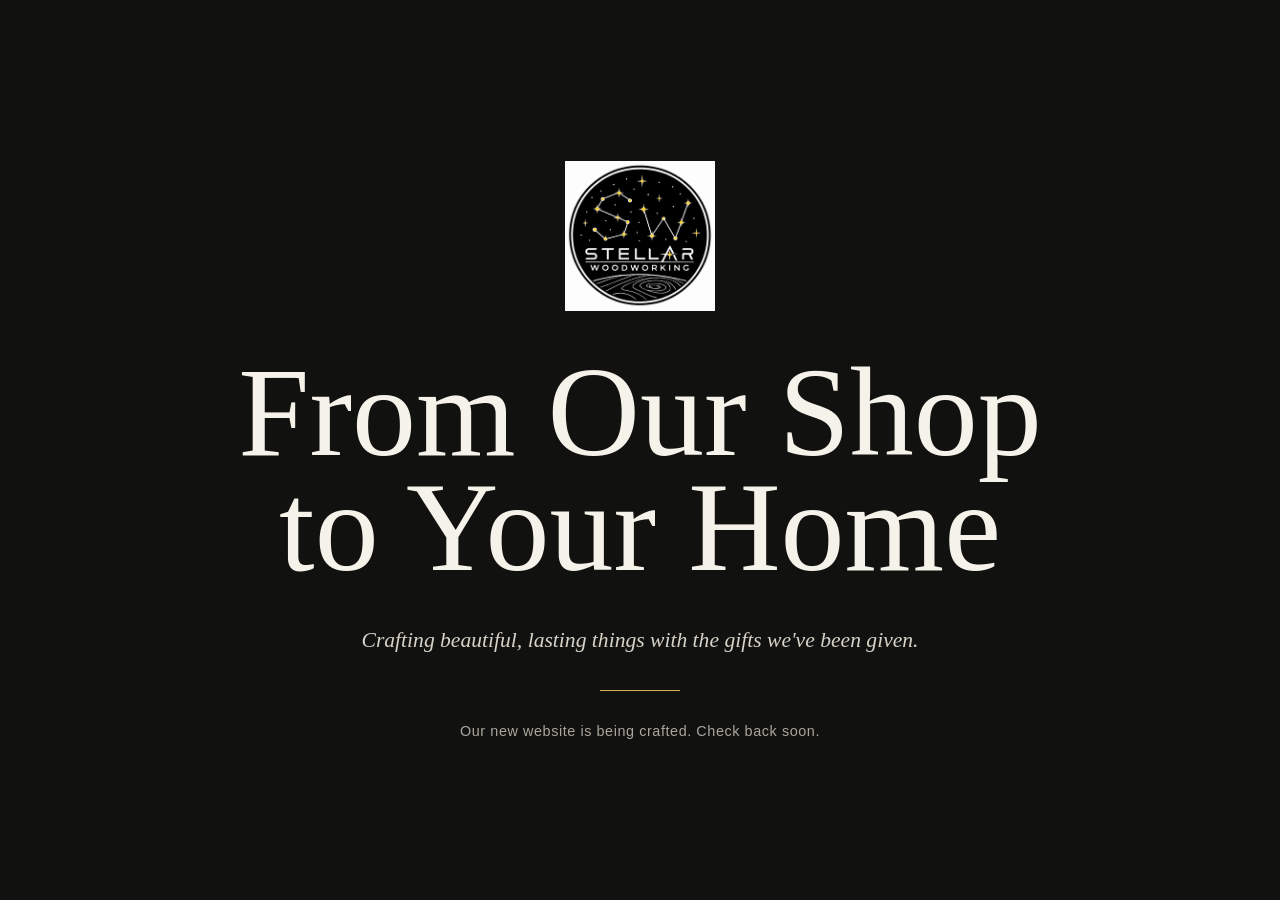
==== index.html @ 13656f5f "Update production coming soon branding" ====
<!DOCTYPE html>
<html lang="en">
<head>
  <meta charset="UTF-8">
  <meta name="viewport" content="width=device-width, initial-scale=1.0">
  <meta name="description" content="Stellar Woodworking — From Our Shop to Your Home.">
  <title>Stellar Woodworking | Coming Soon</title>
  <link href="https://fonts.cdnfonts.com/css/scriptina-pro" rel="stylesheet">
  <style>
    :root{--black:#11110f;--cream:#f5f2ea;--gold:#d8b24c}
    *{box-sizing:border-box;margin:0;padding:0}
    html,body{min-height:100%}
    body{font-family:Georgia,"Times New Roman",serif;background:var(--black);color:#fff}
    .page{min-height:100vh;display:flex;align-items:center;justify-content:center;padding:2.5rem 2rem}
    .content{width:min(100%,1100px);text-align:center}
    .logo{display:block;width:150px;height:150px;object-fit:contain;margin:0 auto 2.75rem}
    h1{font-family:'Scriptina Pro',cursive;font-weight:300;font-size:clamp(4.2rem,10vw,8rem);line-height:.9;color:var(--cream)}
    .tagline{margin:2.35rem auto 0;max-width:760px;font-size:clamp(1.05rem,2vw,1.35rem);line-height:1.6;color:#d7d3c8;font-style:italic}
    .rule{width:80px;height:1px;background:var(--gold);margin:2rem auto}
    .message{font-family:Arial,Helvetica,sans-serif;color:#aaa69d;font-size:.9rem;letter-spacing:.04em}
    @media(max-width:560px){
      .page{padding:1.75rem 1.25rem}
      .logo{width:105px;height:105px;margin-bottom:2.25rem}
      h1{font-size:clamp(3.5rem,18vw,5.5rem)}
      .tagline{font-size:1rem;margin-top:1.8rem}
      .message{font-size:.82rem}
    }
  </style>
</head>
<body>
  <main class="page">
    <div class="content">
      <img class="logo" src="assets/stellar-logo.png" alt="Stellar Woodworking logo">
      <h1>From Our Shop<br>to Your Home</h1>
      <p class="tagline">Crafting beautiful, lasting things with the gifts we've been given.</p>
      <div class="rule"></div>
      <p class="message">Our new website is being crafted. Check back soon.</p>
    </div>
  </main>
</body>
</html>
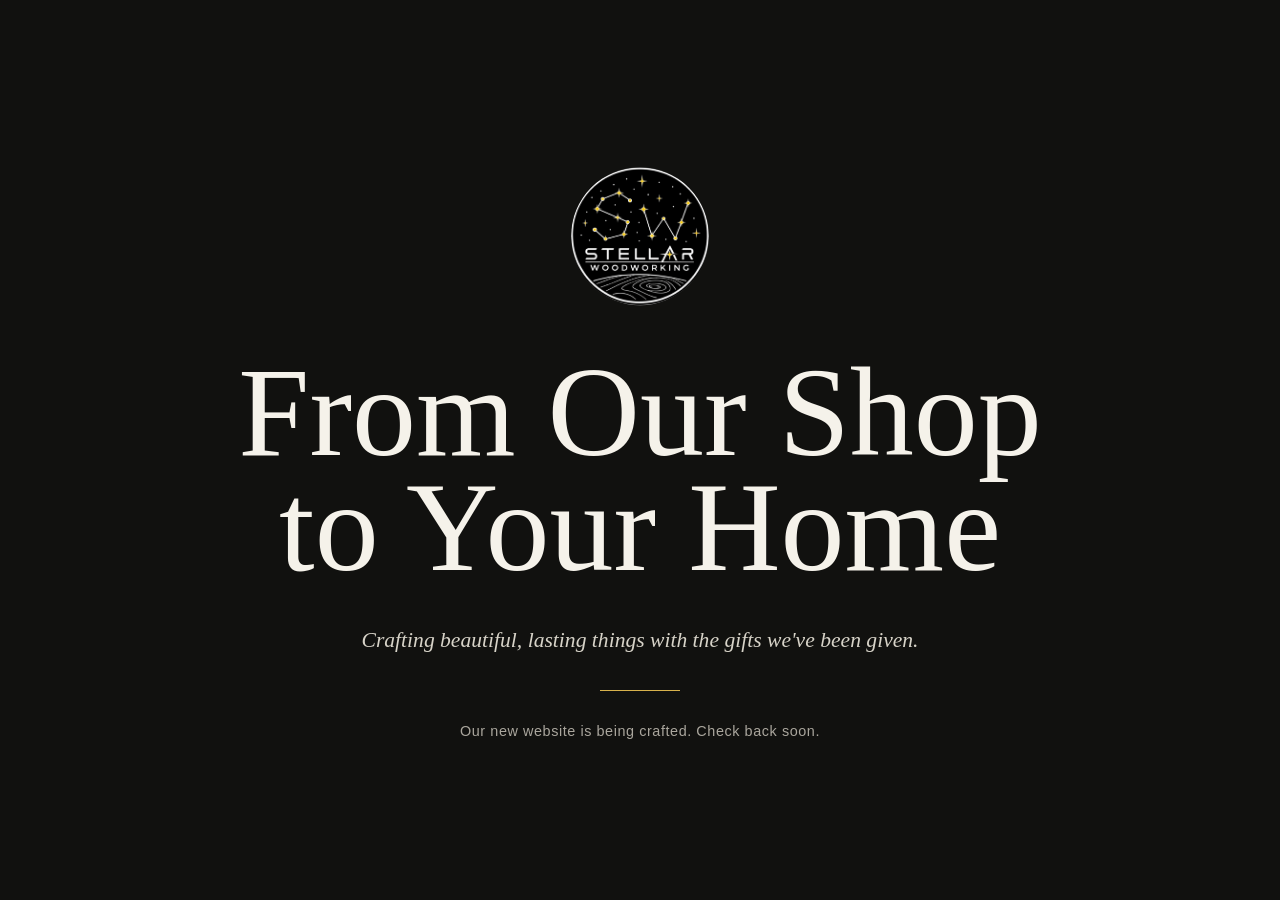
==== commit b74f9f88: "Remove white background around production logo" ====
--- a/index.html
+++ b/index.html
@@ -13,7 +13,7 @@
     body{font-family:Georgia,"Times New Roman",serif;background:var(--black);color:#fff}
     .page{min-height:100vh;display:flex;align-items:center;justify-content:center;padding:2.5rem 2rem}
     .content{width:min(100%,1100px);text-align:center}
-    .logo{display:block;width:150px;height:150px;object-fit:contain;margin:0 auto 2.75rem}
+    .logo{display:block;width:150px;height:150px;object-fit:contain;margin:0 auto 2.75rem;clip-path:circle(46% at 50% 50%)}
     h1{font-family:'Scriptina Pro',cursive;font-weight:300;font-size:clamp(4.2rem,10vw,8rem);line-height:.9;color:var(--cream)}
     .tagline{margin:2.35rem auto 0;max-width:760px;font-size:clamp(1.05rem,2vw,1.35rem);line-height:1.6;color:#d7d3c8;font-style:italic}
     .rule{width:80px;height:1px;background:var(--gold);margin:2rem auto}
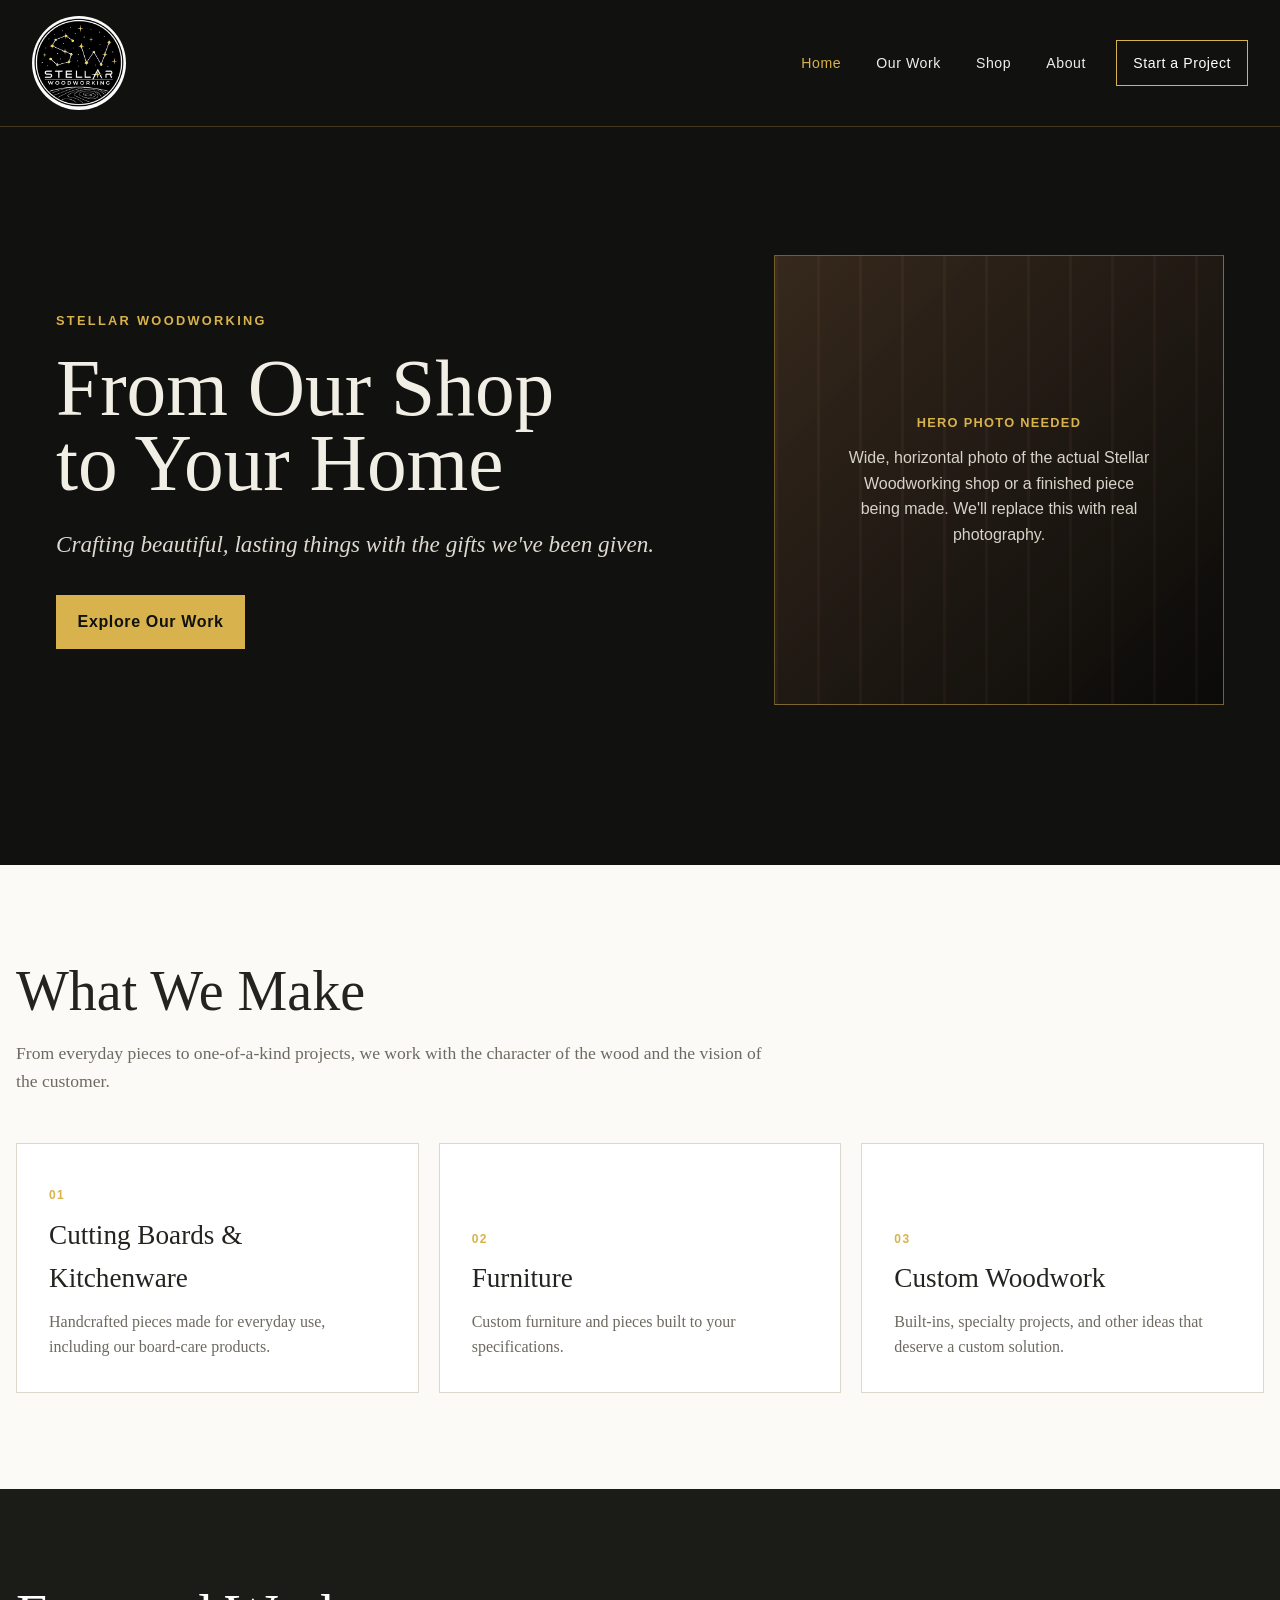
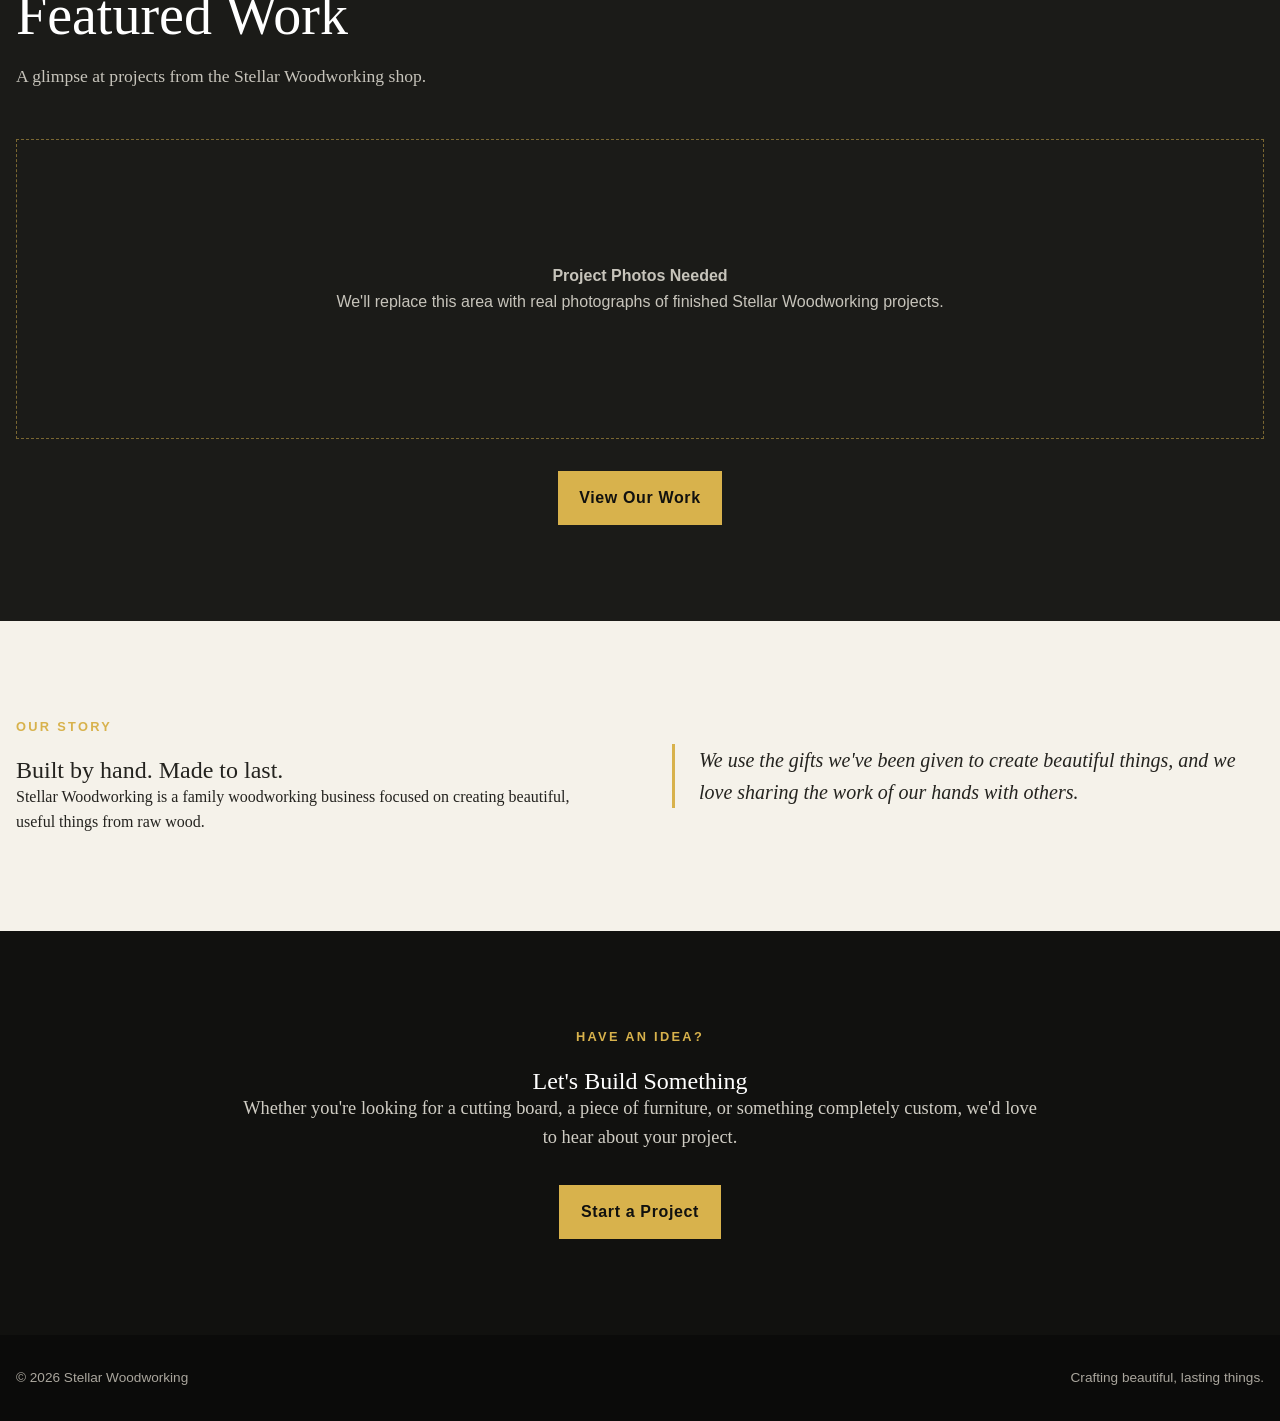
==== commit 2206abe9: "Add responsive mobile menu" ====
--- a/index.html
+++ b/index.html
@@ -1,41 +1,31 @@
-<!DOCTYPE html>
-<html lang="en">
-<head>
-  <meta charset="UTF-8">
-  <meta name="viewport" content="width=device-width, initial-scale=1.0">
-  <meta name="description" content="Stellar Woodworking — From Our Shop to Your Home.">
-  <title>Stellar Woodworking | Coming Soon</title>
-  <link href="https://fonts.cdnfonts.com/css/scriptina-pro" rel="stylesheet">
-  <style>
-    :root{--black:#11110f;--cream:#f5f2ea;--gold:#d8b24c}
-    *{box-sizing:border-box;margin:0;padding:0}
-    html,body{min-height:100%}
-    body{font-family:Georgia,"Times New Roman",serif;background:var(--black);color:#fff}
-    .page{min-height:100vh;display:flex;align-items:center;justify-content:center;padding:2.5rem 2rem}
-    .content{width:min(100%,1100px);text-align:center}
-    .logo{display:block;width:150px;height:150px;object-fit:contain;margin:0 auto 2.75rem;clip-path:circle(46% at 50% 50%)}
-    h1{font-family:'Scriptina Pro',cursive;font-weight:300;font-size:clamp(4.2rem,10vw,8rem);line-height:.9;color:var(--cream)}
-    .tagline{margin:2.35rem auto 0;max-width:760px;font-size:clamp(1.05rem,2vw,1.35rem);line-height:1.6;color:#d7d3c8;font-style:italic}
-    .rule{width:80px;height:1px;background:var(--gold);margin:2rem auto}
-    .message{font-family:Arial,Helvetica,sans-serif;color:#aaa69d;font-size:.9rem;letter-spacing:.04em}
-    @media(max-width:560px){
-      .page{padding:1.75rem 1.25rem}
-      .logo{width:105px;height:105px;margin-bottom:2.25rem}
-      h1{font-size:clamp(3.5rem,18vw,5.5rem)}
-      .tagline{font-size:1rem;margin-top:1.8rem}
-      .message{font-size:.82rem}
+<!DOCTYPE html><html lang="en"><head><meta charset="UTF-8"><meta name="viewport" content="width=device-width, initial-scale=1.0"><meta name="description" content="Stellar Woodworking — crafting beautiful, lasting things with the gifts we've been given."><title>Stellar Woodworking | From Our Shop to Your Home</title><link href="https://fonts.cdnfonts.com/css/scriptina-pro" rel="stylesheet"><link rel="stylesheet" href="styles.css"></head><body>
+<header class="site-header"><nav class="nav" aria-label="Main navigation"><a class="brand" href="index.html" aria-label="Stellar Woodworking home"><img class="brand-logo" src="assets/stellar-logo.png" alt="Stellar Woodworking"></a><button class="menu-toggle" type="button" aria-expanded="false" aria-controls="site-menu" aria-label="Open navigation"><span></span><span></span><span></span></button><div class="nav-links" id="site-menu"><a class="active" href="index.html">Home</a><a href="our-work.html">Our Work</a><a href="shop.html">Shop</a><a href="about.html">About</a><a href="start-a-project.html" class="nav-cta">Start a Project</a></div></nav></header>
+<main><section class="hero"><div class="hero-inner"><div><div class="eyebrow">Stellar Woodworking</div><h1 class="hero-title-script"><span>From Our Shop</span><span>to Your Home</span></h1><p class="hero-copy">Crafting beautiful, lasting things with the gifts we've been given.</p><a class="button" href="our-work.html">Explore Our Work</a></div><div class="hero-photo-placeholder"><div class="photo-note"><strong>Hero Photo Needed</strong>Wide, horizontal photo of the actual Stellar Woodworking shop or a finished piece being made. We'll replace this with real photography.</div></div></div></section>
+<section class="light-section"><div class="section-inner"><div class="section-heading"><h2>What We Make</h2><p>From everyday pieces to one-of-a-kind projects, we work with the character of the wood and the vision of the customer.</p></div><div class="category-grid"><a class="category-card" href="shop.html"><span>01</span><h3>Cutting Boards &amp; Kitchenware</h3><p>Handcrafted pieces made for everyday use, including our board-care products.</p></a><a class="category-card" href="our-work.html"><span>02</span><h3>Furniture</h3><p>Custom furniture and pieces built to your specifications.</p></a><a class="category-card" href="start-a-project.html"><span>03</span><h3>Custom Woodwork</h3><p>Built-ins, specialty projects, and other ideas that deserve a custom solution.</p></a></div></div></section>
+<section class="dark-section"><div class="section-inner"><div class="section-heading"><h2>Featured Work</h2><p>A glimpse at projects from the Stellar Woodworking shop.</p></div><div class="work-placeholder"><p><strong>Project Photos Needed</strong><br>We'll replace this area with real photographs of finished Stellar Woodworking projects.</p></div><div style="text-align:center;margin-top:2rem"><a class="button" href="our-work.html">View Our Work</a></div></div></section>
+<section class="cream-section"><div class="section-inner about-grid"><div><div class="eyebrow">Our Story</div><h2>Built by hand. Made to last.</h2><p>Stellar Woodworking is a family woodworking business focused on creating beautiful, useful things from raw wood.</p></div><div class="about-note">We use the gifts we've been given to create beautiful things, and we love sharing the work of our hands with others.</div></div></section>
+<section class="project-cta"><div class="section-inner"><div class="eyebrow">Have an idea?</div><h2>Let's Build Something</h2><p>Whether you're looking for a cutting board, a piece of furniture, or something completely custom, we'd love to hear about your project.</p><a class="button" href="start-a-project.html">Start a Project</a></div></section></main>
+<footer><div class="footer-inner"><span>© 2026 Stellar Woodworking</span><span>Crafting beautiful, lasting things.</span></div></footer><script>
+    const menuToggle=document.querySelector('.menu-toggle');
+    const navLinks=document.querySelector('.nav-links');
+    if(menuToggle&&navLinks){
+      menuToggle.addEventListener('click',()=>{
+        const open=menuToggle.getAttribute('aria-expanded')==='true';
+        menuToggle.setAttribute('aria-expanded',String(!open));
+        menuToggle.setAttribute('aria-label',open?'Open navigation':'Close navigation');
+        navLinks.classList.toggle('is-open',!open);
+      });
+      navLinks.querySelectorAll('a').forEach(link=>link.addEventListener('click',()=>{
+        menuToggle.setAttribute('aria-expanded','false');
+        menuToggle.setAttribute('aria-label','Open navigation');
+        navLinks.classList.remove('is-open');
+      }));
+      document.addEventListener('keydown',e=>{
+        if(e.key==='Escape'){
+          menuToggle.setAttribute('aria-expanded','false');
+          menuToggle.setAttribute('aria-label','Open navigation');
+          navLinks.classList.remove('is-open');
+        }
+      });
     }
-  </style>
-</head>
-<body>
-  <main class="page">
-    <div class="content">
-      <img class="logo" src="assets/stellar-logo.png" alt="Stellar Woodworking logo">
-      <h1>From Our Shop<br>to Your Home</h1>
-      <p class="tagline">Crafting beautiful, lasting things with the gifts we've been given.</p>
-      <div class="rule"></div>
-      <p class="message">Our new website is being crafted. Check back soon.</p>
-    </div>
-  </main>
-</body>
-</html>+  </script></body></html>
--- a/styles.css
+++ b/styles.css
@@ -0,0 +1,14 @@
+:root{--black:#11110f;--charcoal:#1b1b18;--cream:#f5f2ea;--paper:#fbfaf7;--gold:#d8b24c;--wood:#8b5e3c;--text:#24231f;--muted:#6d6a61;--max-width:1400px}
+*{box-sizing:border-box;margin:0;padding:0}html{scroll-behavior:smooth}body{font-family:Georgia,"Times New Roman",serif;color:var(--text);background:var(--paper);line-height:1.6}a{color:inherit;text-decoration:none}
+.site-header{position:relative;width:100%;z-index:1000;background:var(--black);border-bottom:1px solid rgba(216,178,76,.25)}
+.nav{position:relative;width:min(100%,var(--max-width));min-height:118px;margin:0 auto;padding:1rem 2rem;display:flex;align-items:center;justify-content:space-between;gap:2rem}.brand{display:flex;align-items:center;justify-content:flex-start;flex:0 0 auto}.brand-logo{display:block;width:94px;height:94px;object-fit:contain;border-radius:50%}.nav-links{display:flex;align-items:center;justify-content:flex-end;gap:1.6rem;width:auto;font-family:Arial,Helvetica,sans-serif;font-size:.88rem;letter-spacing:.04em;color:#eee}.nav-links a{display:flex;align-items:center;justify-content:center;min-height:44px;padding:.55rem .3rem;transition:color .2s}.nav-links a:hover,.nav-links a.active{color:var(--gold)}.nav-cta{border:1px solid var(--gold);padding:.65rem 1rem!important;color:white!important}.menu-toggle{display:none;border:1px solid rgba(216,178,76,.55);background:transparent;color:#fff;width:44px;height:44px;align-items:center;justify-content:center;flex-direction:column;gap:5px;cursor:pointer}.menu-toggle span{display:block;width:20px;height:1px;background:currentColor;transition:transform .2s,opacity .2s}.menu-toggle[aria-expanded="true"] span:nth-child(1){transform:translateY(6px) rotate(45deg)}.menu-toggle[aria-expanded="true"] span:nth-child(2){opacity:0}.menu-toggle[aria-expanded="true"] span:nth-child(3){transform:translateY(-6px) rotate(-45deg)}
+main,footer{margin-left:0}.page-hero{background:var(--black);color:#fff;padding:4rem 1rem}.page-hero-inner,.section-inner{width:min(100%,var(--max-width));margin:0 auto}.page-hero-inner{padding:2rem 1rem}.eyebrow{color:var(--gold);font-family:Arial,Helvetica,sans-serif;font-size:.8rem;font-weight:700;letter-spacing:.18em;text-transform:uppercase;margin-bottom:1.25rem}h1,h2{font-weight:500;line-height:1.1}.page-hero h1{font-size:clamp(3rem,6vw,5.5rem);margin-bottom:1rem}.page-hero p{max-width:760px;color:#d7d3c8;font-size:1.2rem}
+section{padding:6rem 1rem}.light-section{background:var(--paper)}.cream-section{background:var(--cream)}.dark-section{background:var(--charcoal);color:#fff}.section-heading{max-width:760px;margin-bottom:3rem}.section-heading h2{font-size:clamp(2.2rem,5vw,3.5rem);margin-bottom:1rem}.section-heading p{color:var(--muted);font-size:1.1rem}.dark-section .section-heading p{color:#c7c4bb}
+.hero{background:var(--black);color:#fff}.hero-inner{width:min(100% - 3rem,var(--max-width));margin:0 auto;padding:2rem 1rem 4rem;display:grid;grid-template-columns:minmax(0,1fr) 450px;gap:4rem;align-items:center}.hero-title-script{display:block;font-family:'Scriptina Pro',cursive;font-size:clamp(4.4rem,6.2vw,6.6rem);line-height:.95;color:#f1eee5;font-weight:300}.hero-title-script span{display:block;white-space:nowrap}.hero-copy{max-width:620px;font-size:clamp(1.15rem,2vw,1.45rem);color:#ddd9cf;font-style:italic;margin:1.5rem 0 2rem}.hero-photo-placeholder{width:450px;height:450px;border:1px solid rgba(216,178,76,.45);background:linear-gradient(135deg,rgba(139,94,60,.3),rgba(0,0,0,.4)),repeating-linear-gradient(90deg,rgba(139,94,60,.12) 0 3px,transparent 3px 42px);display:flex;align-items:center;justify-content:center;text-align:center;padding:2rem}.photo-note{max-width:310px;font-family:Arial,Helvetica,sans-serif;color:#d7d3c8}.photo-note strong{display:block;color:var(--gold);letter-spacing:.1em;font-size:.8rem;margin-bottom:.75rem;text-transform:uppercase}
+.button{display:inline-block;background:var(--gold);color:var(--black);padding:.9rem 1.35rem;font-family:Arial,Helvetica,sans-serif;font-weight:700;letter-spacing:.04em;transition:transform .2s,background .2s}.button:hover{transform:translateY(-2px);background:#e4c463}
+.category-grid,.portfolio-grid,.shop-grid{display:grid;grid-template-columns:repeat(3,1fr);gap:1.25rem}.category-card,.portfolio-card,.shop-card{border:1px solid #ddd8cc;background:#fff;overflow:hidden}.category-card{min-height:250px;padding:2rem;display:flex;flex-direction:column;justify-content:flex-end}.category-card span{color:var(--gold);font-family:Arial,Helvetica,sans-serif;font-size:.75rem;font-weight:700;letter-spacing:.12em;text-transform:uppercase;margin-bottom:.5rem}.category-card h3{font-size:1.7rem;font-weight:500;margin-bottom:.5rem}.category-card p,.shop-card p{color:var(--muted)}
+.work-placeholder{min-height:300px;border:1px dashed rgba(216,178,76,.5);display:flex;align-items:center;justify-content:center;text-align:center;padding:2rem;color:#c7c4bb;font-family:Arial,Helvetica,sans-serif}.portfolio-image,.shop-image{height:280px;background:linear-gradient(135deg,rgba(139,94,60,.3),rgba(0,0,0,.12)),repeating-linear-gradient(90deg,rgba(139,94,60,.12) 0 3px,transparent 3px 42px);display:flex;align-items:center;justify-content:center;color:#6d6a61;font-family:Arial,Helvetica,sans-serif;text-align:center;padding:1rem}.portfolio-card-content,.shop-card-content{padding:1.5rem}.portfolio-card h3,.shop-card h3{font-size:1.5rem;font-weight:500;margin-bottom:.4rem}.shop-card .price{display:block;margin-top:.8rem;font-family:Arial,Helvetica,sans-serif;font-weight:700;color:var(--wood)}
+.about-grid{display:grid;grid-template-columns:1fr 1fr;gap:4rem;align-items:center}.about-note{border-left:3px solid var(--gold);padding-left:1.5rem;font-size:1.25rem;font-style:italic}.project-cta{background:var(--black);color:#fff;text-align:center}.project-cta .section-inner{max-width:800px}.project-cta p{color:#d0cdc4;margin:0 auto 2rem;font-size:1.15rem}
+.form-wrap{max-width:850px;margin:0 auto;background:#fff;padding:2.5rem;border:1px solid #ddd8cc}.form-grid{display:grid;grid-template-columns:1fr 1fr;gap:1.25rem}.field{display:flex;flex-direction:column;gap:.4rem}.field.full{grid-column:1/-1}.field label{font-family:Arial,Helvetica,sans-serif;font-size:.85rem;font-weight:700;letter-spacing:.04em}.field input,.field select,.field textarea{font:inherit;border:1px solid #cfc9bd;padding:.8rem;background:#fbfaf7}.field textarea{min-height:180px;resize:vertical}.form-note{color:var(--muted);font-size:.9rem;margin-bottom:1.5rem}
+footer{background:#0b0b0a;color:#aaa69d;padding:2rem 1rem;font-family:Arial,Helvetica,sans-serif;font-size:.85rem}.footer-inner{width:min(100%,var(--max-width));margin:0 auto;display:flex;justify-content:space-between;gap:1rem}
+@media(max-width:900px){.nav{min-height:82px;padding:.65rem 1rem;gap:1rem}.brand-logo{width:62px;height:62px}.menu-toggle{display:flex}.nav-links{position:absolute;top:100%;left:0;width:100%;display:none;flex-direction:column;align-items:stretch;gap:0;padding:.5rem 1rem 1rem;background:var(--black);border-top:1px solid rgba(216,178,76,.18);border-bottom:1px solid rgba(216,178,76,.25);font-size:.9rem}.nav-links.is-open{display:flex}.nav-links a{min-height:48px;padding:.65rem .75rem;justify-content:flex-start;border-bottom:1px solid rgba(255,255,255,.06)}.nav-links a:last-child{border-bottom:0}.nav-cta{display:flex!important;justify-content:center!important;margin-top:.5rem;border:1px solid var(--gold);color:white!important}main,footer{margin-left:0}.hero-inner,.about-grid,.form-grid{grid-template-columns:1fr}.hero-photo-placeholder{width:min(100%,450px);height:min(100vw - 2rem,450px);justify-self:center}.category-grid,.portfolio-grid,.shop-grid{grid-template-columns:1fr}section{padding:4.5rem 1rem}.footer-inner{flex-direction:column}.page-hero{padding:2rem 1rem}.page-hero-inner{padding:1rem 0}.hero-inner{width:min(100% - 2rem,var(--max-width));padding:2.5rem .5rem 4rem;gap:2.5rem}}@media(max-width:560px){.nav{min-height:76px}.brand-logo{width:58px;height:58px}.nav-links a{font-size:.82rem;padding:.6rem .75rem}.hero-title-script{font-size:clamp(3.3rem,14vw,4.7rem)}.hero-copy{font-size:1.08rem}.hero-inner{padding-top:2rem}}
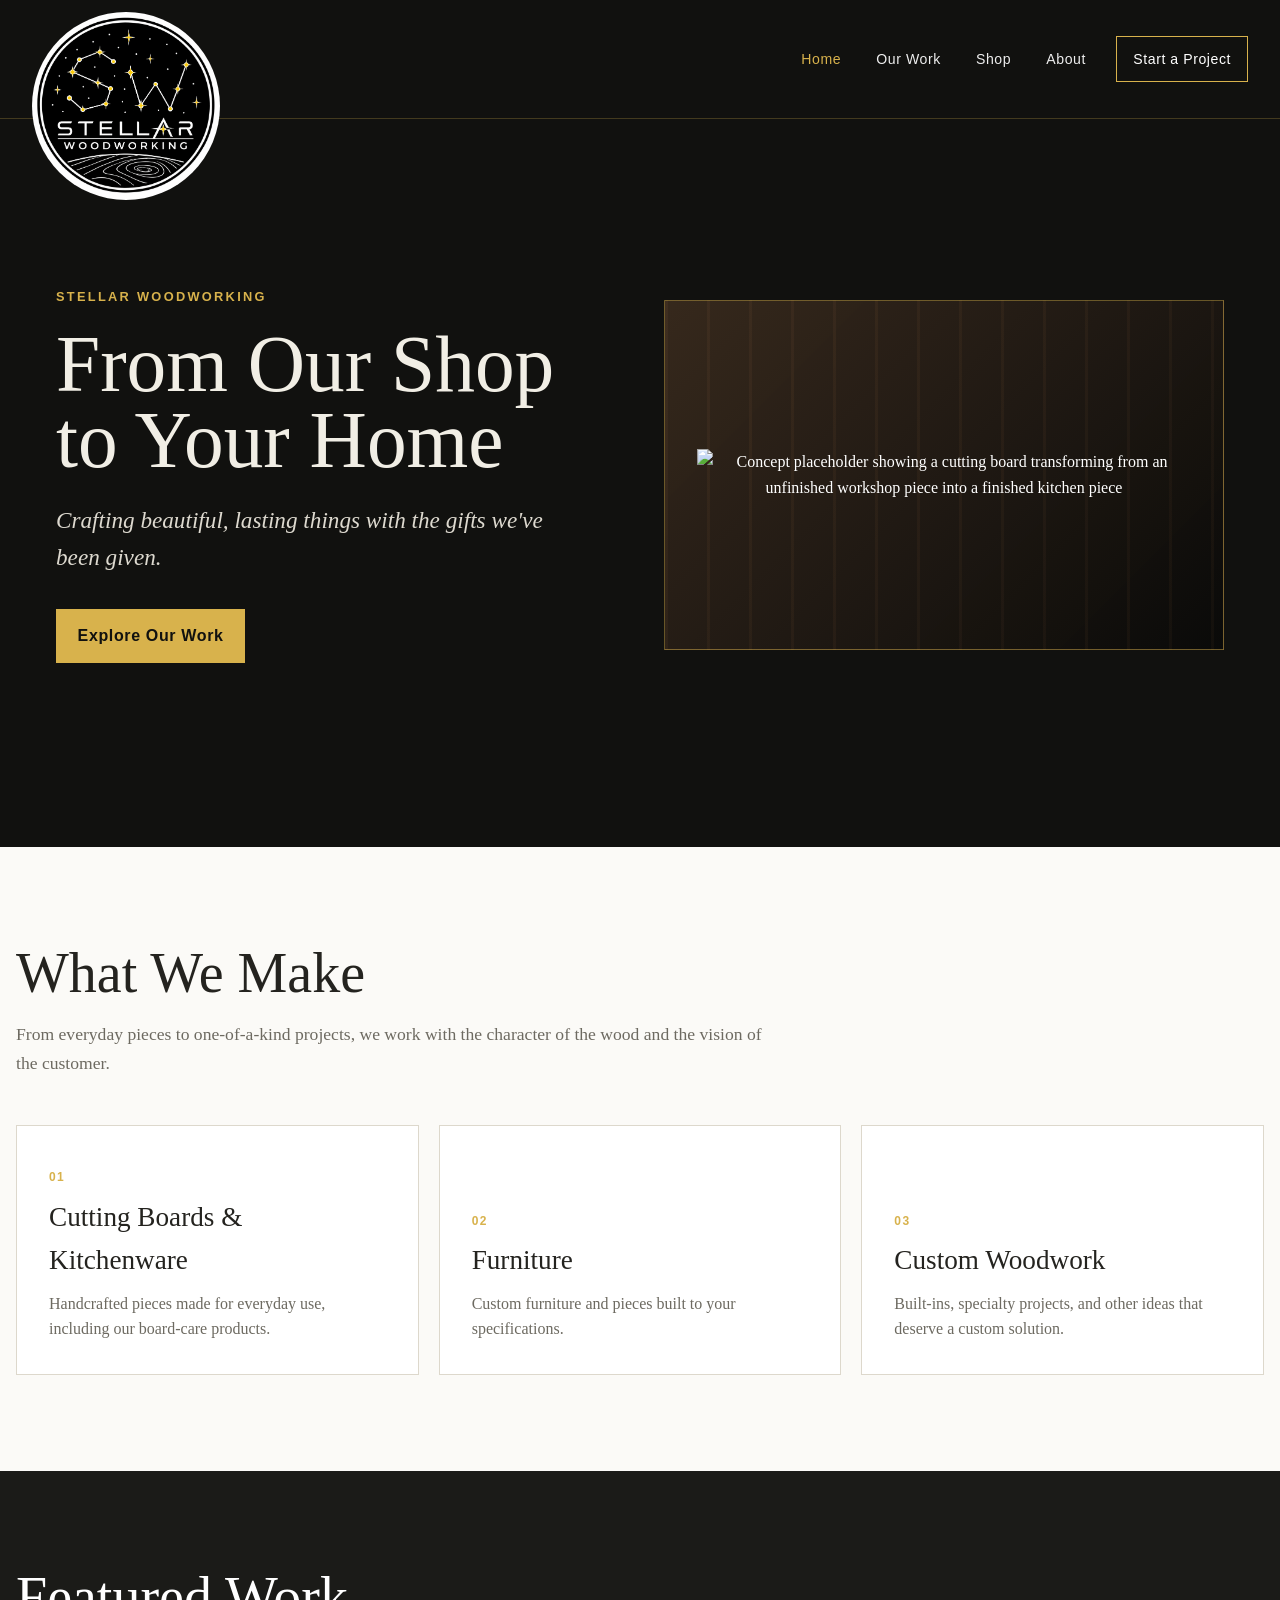
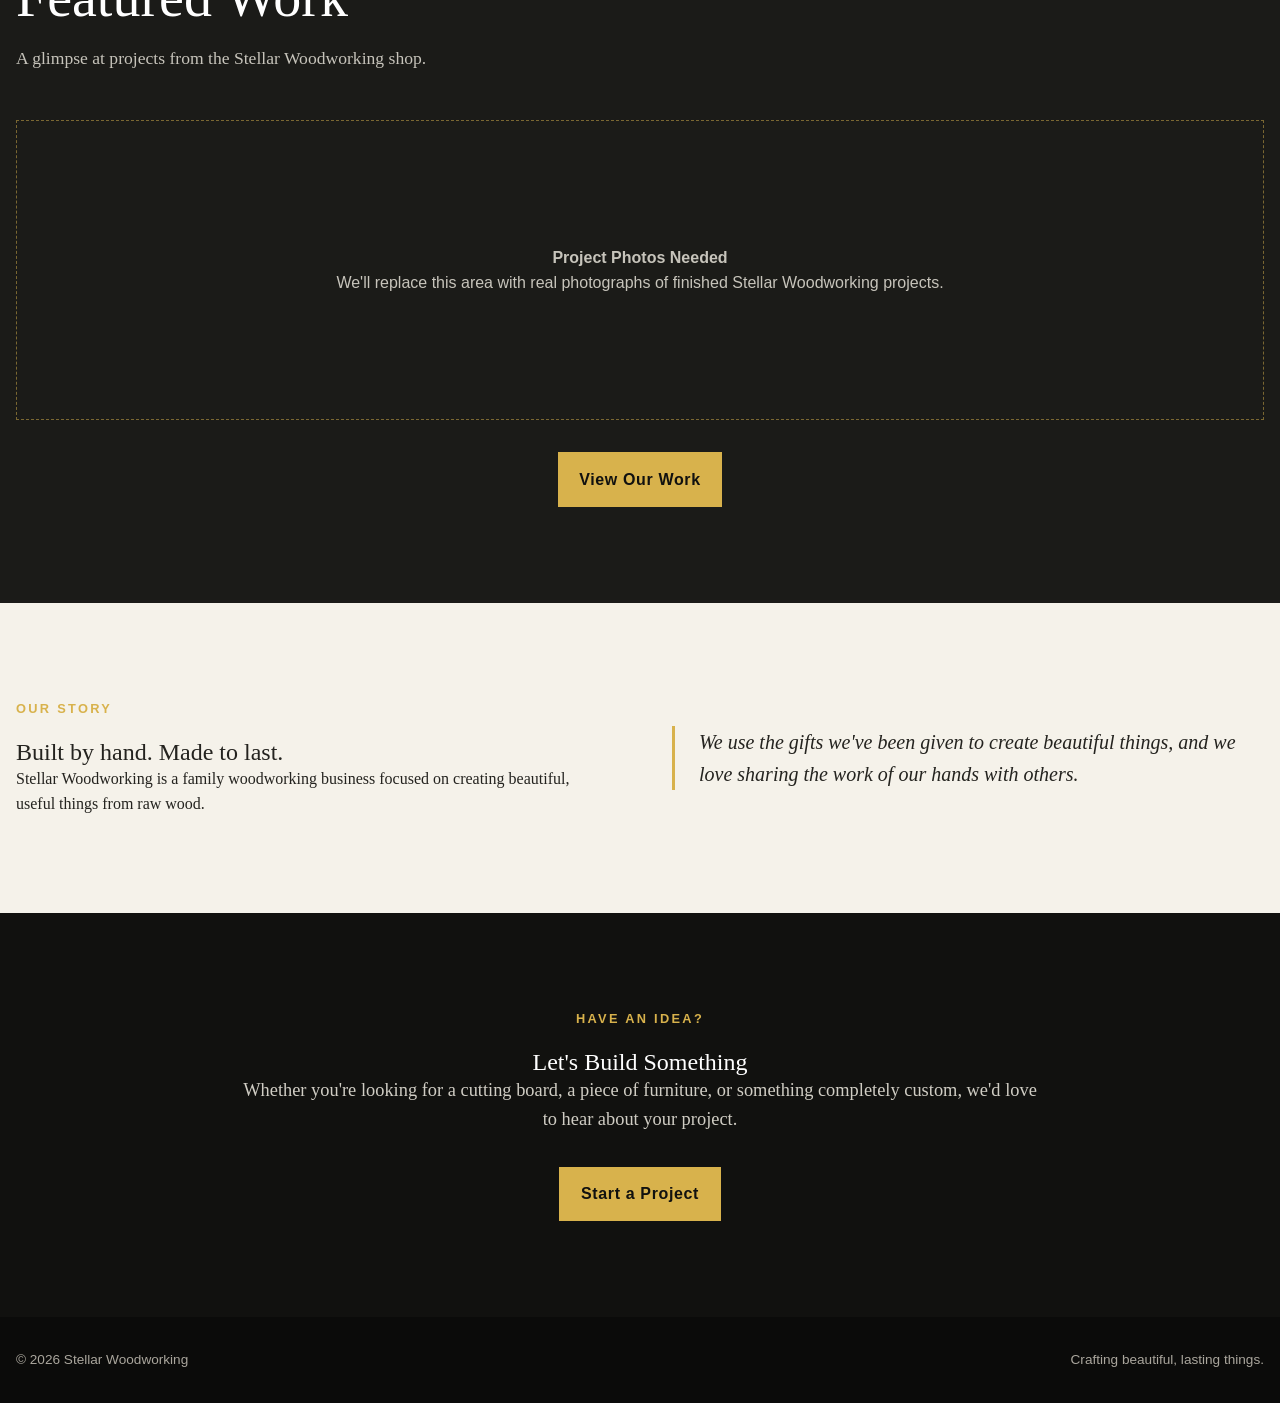
==== commit a15033e0: "Add panoramic hero image placeholder" ====
--- a/index.html
+++ b/index.html
@@ -1,6 +1,6 @@
 <!DOCTYPE html><html lang="en"><head><meta charset="UTF-8"><meta name="viewport" content="width=device-width, initial-scale=1.0"><meta name="description" content="Stellar Woodworking — crafting beautiful, lasting things with the gifts we've been given."><title>Stellar Woodworking | From Our Shop to Your Home</title><link href="https://fonts.cdnfonts.com/css/scriptina-pro" rel="stylesheet"><link rel="stylesheet" href="styles.css"></head><body>
 <header class="site-header"><nav class="nav" aria-label="Main navigation"><a class="brand" href="index.html" aria-label="Stellar Woodworking home"><img class="brand-logo" src="assets/stellar-logo.png" alt="Stellar Woodworking"></a><button class="menu-toggle" type="button" aria-expanded="false" aria-controls="site-menu" aria-label="Open navigation"><span></span><span></span><span></span></button><div class="nav-links" id="site-menu"><a class="active" href="index.html">Home</a><a href="our-work.html">Our Work</a><a href="shop.html">Shop</a><a href="about.html">About</a><a href="start-a-project.html" class="nav-cta">Start a Project</a></div></nav></header>
-<main><section class="hero"><div class="hero-inner"><div><div class="eyebrow">Stellar Woodworking</div><h1 class="hero-title-script"><span>From Our Shop</span><span>to Your Home</span></h1><p class="hero-copy">Crafting beautiful, lasting things with the gifts we've been given.</p><a class="button" href="our-work.html">Explore Our Work</a></div><div class="hero-photo-placeholder"><div class="photo-note"><strong>Hero Photo Needed</strong>Wide, horizontal photo of the actual Stellar Woodworking shop or a finished piece being made. We'll replace this with real photography.</div></div></div></section>
+<main><section class="hero"><div class="hero-inner"><div><div class="eyebrow">Stellar Woodworking</div><h1 class="hero-title-script"><span>From Our Shop</span><span>to Your Home</span></h1><p class="hero-copy">Crafting beautiful, lasting things with the gifts we've been given.</p><a class="button" href="our-work.html">Explore Our Work</a></div><div class="hero-photo-placeholder"><img src="assets/hero-placeholder.webp" alt="Concept placeholder showing a cutting board transforming from an unfinished workshop piece into a finished kitchen piece"></div></div></section>
 <section class="light-section"><div class="section-inner"><div class="section-heading"><h2>What We Make</h2><p>From everyday pieces to one-of-a-kind projects, we work with the character of the wood and the vision of the customer.</p></div><div class="category-grid"><a class="category-card" href="shop.html"><span>01</span><h3>Cutting Boards &amp; Kitchenware</h3><p>Handcrafted pieces made for everyday use, including our board-care products.</p></a><a class="category-card" href="our-work.html"><span>02</span><h3>Furniture</h3><p>Custom furniture and pieces built to your specifications.</p></a><a class="category-card" href="start-a-project.html"><span>03</span><h3>Custom Woodwork</h3><p>Built-ins, specialty projects, and other ideas that deserve a custom solution.</p></a></div></div></section>
 <section class="dark-section"><div class="section-inner"><div class="section-heading"><h2>Featured Work</h2><p>A glimpse at projects from the Stellar Woodworking shop.</p></div><div class="work-placeholder"><p><strong>Project Photos Needed</strong><br>We'll replace this area with real photographs of finished Stellar Woodworking projects.</p></div><div style="text-align:center;margin-top:2rem"><a class="button" href="our-work.html">View Our Work</a></div></div></section>
 <section class="cream-section"><div class="section-inner about-grid"><div><div class="eyebrow">Our Story</div><h2>Built by hand. Made to last.</h2><p>Stellar Woodworking is a family woodworking business focused on creating beautiful, useful things from raw wood.</p></div><div class="about-note">We use the gifts we've been given to create beautiful things, and we love sharing the work of our hands with others.</div></div></section>
--- a/styles.css
+++ b/styles.css
@@ -1,14 +1,15 @@
 :root{--black:#11110f;--charcoal:#1b1b18;--cream:#f5f2ea;--paper:#fbfaf7;--gold:#d8b24c;--wood:#8b5e3c;--text:#24231f;--muted:#6d6a61;--max-width:1400px}
 *{box-sizing:border-box;margin:0;padding:0}html{scroll-behavior:smooth}body{font-family:Georgia,"Times New Roman",serif;color:var(--text);background:var(--paper);line-height:1.6}a{color:inherit;text-decoration:none}
 .site-header{position:relative;width:100%;z-index:1000;background:var(--black);border-bottom:1px solid rgba(216,178,76,.25)}
-.nav{position:relative;width:min(100%,var(--max-width));min-height:118px;margin:0 auto;padding:1rem 2rem;display:flex;align-items:center;justify-content:space-between;gap:2rem}.brand{display:flex;align-items:center;justify-content:flex-start;flex:0 0 auto}.brand-logo{display:block;width:94px;height:94px;object-fit:contain;border-radius:50%}.nav-links{display:flex;align-items:center;justify-content:flex-end;gap:1.6rem;width:auto;font-family:Arial,Helvetica,sans-serif;font-size:.88rem;letter-spacing:.04em;color:#eee}.nav-links a{display:flex;align-items:center;justify-content:center;min-height:44px;padding:.55rem .3rem;transition:color .2s}.nav-links a:hover,.nav-links a.active{color:var(--gold)}.nav-cta{border:1px solid var(--gold);padding:.65rem 1rem!important;color:white!important}.menu-toggle{display:none;border:1px solid rgba(216,178,76,.55);background:transparent;color:#fff;width:44px;height:44px;align-items:center;justify-content:center;flex-direction:column;gap:5px;cursor:pointer}.menu-toggle span{display:block;width:20px;height:1px;background:currentColor;transition:transform .2s,opacity .2s}.menu-toggle[aria-expanded="true"] span:nth-child(1){transform:translateY(6px) rotate(45deg)}.menu-toggle[aria-expanded="true"] span:nth-child(2){opacity:0}.menu-toggle[aria-expanded="true"] span:nth-child(3){transform:translateY(-6px) rotate(-45deg)}
+.nav{position:relative;width:min(100%,var(--max-width));min-height:118px;margin:0 auto;padding:1rem 2rem;display:flex;align-items:center;justify-content:space-between;gap:2rem}.brand{display:flex;align-items:center;justify-content:flex-start;flex:0 0 auto;position:relative;z-index:1002}.brand-logo{display:block;width:188px;height:188px;object-fit:contain;border-radius:50%;position:absolute;top:-47px;left:0;z-index:1003}.nav-links{display:flex;align-items:center;justify-content:flex-end;gap:1.6rem;width:auto;font-family:Arial,Helvetica,sans-serif;font-size:.88rem;letter-spacing:.04em;color:#eee}.nav-links a{display:flex;align-items:center;justify-content:center;min-height:44px;padding:.55rem .3rem;transition:color .2s}.nav-links a:hover,.nav-links a.active{color:var(--gold)}.nav-cta{border:1px solid var(--gold);padding:.65rem 1rem!important;color:white!important}.menu-toggle{display:none;border:1px solid rgba(216,178,76,.55);background:transparent;color:#fff;width:44px;height:44px;align-items:center;justify-content:center;flex-direction:column;gap:5px;cursor:pointer;position:relative;z-index:1004}.menu-toggle span{display:block;width:20px;height:1px;background:currentColor;transition:transform .2s,opacity .2s}.menu-toggle[aria-expanded="true"] span:nth-child(1){transform:translateY(6px) rotate(45deg)}.menu-toggle[aria-expanded="true"] span:nth-child(2){opacity:0}.menu-toggle[aria-expanded="true"] span:nth-child(3){transform:translateY(-6px) rotate(-45deg)}
 main,footer{margin-left:0}.page-hero{background:var(--black);color:#fff;padding:4rem 1rem}.page-hero-inner,.section-inner{width:min(100%,var(--max-width));margin:0 auto}.page-hero-inner{padding:2rem 1rem}.eyebrow{color:var(--gold);font-family:Arial,Helvetica,sans-serif;font-size:.8rem;font-weight:700;letter-spacing:.18em;text-transform:uppercase;margin-bottom:1.25rem}h1,h2{font-weight:500;line-height:1.1}.page-hero h1{font-size:clamp(3rem,6vw,5.5rem);margin-bottom:1rem}.page-hero p{max-width:760px;color:#d7d3c8;font-size:1.2rem}
 section{padding:6rem 1rem}.light-section{background:var(--paper)}.cream-section{background:var(--cream)}.dark-section{background:var(--charcoal);color:#fff}.section-heading{max-width:760px;margin-bottom:3rem}.section-heading h2{font-size:clamp(2.2rem,5vw,3.5rem);margin-bottom:1rem}.section-heading p{color:var(--muted);font-size:1.1rem}.dark-section .section-heading p{color:#c7c4bb}
-.hero{background:var(--black);color:#fff}.hero-inner{width:min(100% - 3rem,var(--max-width));margin:0 auto;padding:2rem 1rem 4rem;display:grid;grid-template-columns:minmax(0,1fr) 450px;gap:4rem;align-items:center}.hero-title-script{display:block;font-family:'Scriptina Pro',cursive;font-size:clamp(4.4rem,6.2vw,6.6rem);line-height:.95;color:#f1eee5;font-weight:300}.hero-title-script span{display:block;white-space:nowrap}.hero-copy{max-width:620px;font-size:clamp(1.15rem,2vw,1.45rem);color:#ddd9cf;font-style:italic;margin:1.5rem 0 2rem}.hero-photo-placeholder{width:450px;height:450px;border:1px solid rgba(216,178,76,.45);background:linear-gradient(135deg,rgba(139,94,60,.3),rgba(0,0,0,.4)),repeating-linear-gradient(90deg,rgba(139,94,60,.12) 0 3px,transparent 3px 42px);display:flex;align-items:center;justify-content:center;text-align:center;padding:2rem}.photo-note{max-width:310px;font-family:Arial,Helvetica,sans-serif;color:#d7d3c8}.photo-note strong{display:block;color:var(--gold);letter-spacing:.1em;font-size:.8rem;margin-bottom:.75rem;text-transform:uppercase}
+.hero{background:var(--black);color:#fff}.hero-inner{width:min(100% - 3rem,var(--max-width));margin:0 auto;padding:4.5rem 1rem 5.5rem;display:grid;grid-template-columns:minmax(0,1fr) minmax(320px,560px);gap:5rem;align-items:center}.hero-title-script{display:block;font-family:'Scriptina Pro',cursive;font-size:clamp(4.4rem,6.2vw,6.6rem);line-height:.95;color:#f1eee5;font-weight:300}.hero-title-script span{display:block;white-space:nowrap}.hero-copy{max-width:620px;font-size:clamp(1.15rem,2vw,1.45rem);color:#ddd9cf;font-style:italic;margin:1.5rem 0 2rem}.hero-photo-placeholder{width:100%;max-width:560px;aspect-ratio:16/10;height:auto;border:1px solid rgba(216,178,76,.45);background:linear-gradient(135deg,rgba(139,94,60,.3),rgba(0,0,0,.4)),repeating-linear-gradient(90deg,rgba(139,94,60,.12) 0 3px,transparent 3px 42px);display:flex;align-items:center;justify-content:center;text-align:center;padding:2rem}.photo-note{max-width:310px;font-family:Arial,Helvetica,sans-serif;color:#d7d3c8}.photo-note strong{display:block;color:var(--gold);letter-spacing:.1em;font-size:.8rem;margin-bottom:.75rem;text-transform:uppercase}
 .button{display:inline-block;background:var(--gold);color:var(--black);padding:.9rem 1.35rem;font-family:Arial,Helvetica,sans-serif;font-weight:700;letter-spacing:.04em;transition:transform .2s,background .2s}.button:hover{transform:translateY(-2px);background:#e4c463}
 .category-grid,.portfolio-grid,.shop-grid{display:grid;grid-template-columns:repeat(3,1fr);gap:1.25rem}.category-card,.portfolio-card,.shop-card{border:1px solid #ddd8cc;background:#fff;overflow:hidden}.category-card{min-height:250px;padding:2rem;display:flex;flex-direction:column;justify-content:flex-end}.category-card span{color:var(--gold);font-family:Arial,Helvetica,sans-serif;font-size:.75rem;font-weight:700;letter-spacing:.12em;text-transform:uppercase;margin-bottom:.5rem}.category-card h3{font-size:1.7rem;font-weight:500;margin-bottom:.5rem}.category-card p,.shop-card p{color:var(--muted)}
 .work-placeholder{min-height:300px;border:1px dashed rgba(216,178,76,.5);display:flex;align-items:center;justify-content:center;text-align:center;padding:2rem;color:#c7c4bb;font-family:Arial,Helvetica,sans-serif}.portfolio-image,.shop-image{height:280px;background:linear-gradient(135deg,rgba(139,94,60,.3),rgba(0,0,0,.12)),repeating-linear-gradient(90deg,rgba(139,94,60,.12) 0 3px,transparent 3px 42px);display:flex;align-items:center;justify-content:center;color:#6d6a61;font-family:Arial,Helvetica,sans-serif;text-align:center;padding:1rem}.portfolio-card-content,.shop-card-content{padding:1.5rem}.portfolio-card h3,.shop-card h3{font-size:1.5rem;font-weight:500;margin-bottom:.4rem}.shop-card .price{display:block;margin-top:.8rem;font-family:Arial,Helvetica,sans-serif;font-weight:700;color:var(--wood)}
 .about-grid{display:grid;grid-template-columns:1fr 1fr;gap:4rem;align-items:center}.about-note{border-left:3px solid var(--gold);padding-left:1.5rem;font-size:1.25rem;font-style:italic}.project-cta{background:var(--black);color:#fff;text-align:center}.project-cta .section-inner{max-width:800px}.project-cta p{color:#d0cdc4;margin:0 auto 2rem;font-size:1.15rem}
 .form-wrap{max-width:850px;margin:0 auto;background:#fff;padding:2.5rem;border:1px solid #ddd8cc}.form-grid{display:grid;grid-template-columns:1fr 1fr;gap:1.25rem}.field{display:flex;flex-direction:column;gap:.4rem}.field.full{grid-column:1/-1}.field label{font-family:Arial,Helvetica,sans-serif;font-size:.85rem;font-weight:700;letter-spacing:.04em}.field input,.field select,.field textarea{font:inherit;border:1px solid #cfc9bd;padding:.8rem;background:#fbfaf7}.field textarea{min-height:180px;resize:vertical}.form-note{color:var(--muted);font-size:.9rem;margin-bottom:1.5rem}
 footer{background:#0b0b0a;color:#aaa69d;padding:2rem 1rem;font-family:Arial,Helvetica,sans-serif;font-size:.85rem}.footer-inner{width:min(100%,var(--max-width));margin:0 auto;display:flex;justify-content:space-between;gap:1rem}
-@media(max-width:900px){.nav{min-height:82px;padding:.65rem 1rem;gap:1rem}.brand-logo{width:62px;height:62px}.menu-toggle{display:flex}.nav-links{position:absolute;top:100%;left:0;width:100%;display:none;flex-direction:column;align-items:stretch;gap:0;padding:.5rem 1rem 1rem;background:var(--black);border-top:1px solid rgba(216,178,76,.18);border-bottom:1px solid rgba(216,178,76,.25);font-size:.9rem}.nav-links.is-open{display:flex}.nav-links a{min-height:48px;padding:.65rem .75rem;justify-content:flex-start;border-bottom:1px solid rgba(255,255,255,.06)}.nav-links a:last-child{border-bottom:0}.nav-cta{display:flex!important;justify-content:center!important;margin-top:.5rem;border:1px solid var(--gold);color:white!important}main,footer{margin-left:0}.hero-inner,.about-grid,.form-grid{grid-template-columns:1fr}.hero-photo-placeholder{width:min(100%,450px);height:min(100vw - 2rem,450px);justify-self:center}.category-grid,.portfolio-grid,.shop-grid{grid-template-columns:1fr}section{padding:4.5rem 1rem}.footer-inner{flex-direction:column}.page-hero{padding:2rem 1rem}.page-hero-inner{padding:1rem 0}.hero-inner{width:min(100% - 2rem,var(--max-width));padding:2.5rem .5rem 4rem;gap:2.5rem}}@media(max-width:560px){.nav{min-height:76px}.brand-logo{width:58px;height:58px}.nav-links a{font-size:.82rem;padding:.6rem .75rem}.hero-title-script{font-size:clamp(3.3rem,14vw,4.7rem)}.hero-copy{font-size:1.08rem}.hero-inner{padding-top:2rem}}+@media(max-width:900px){.nav{min-height:82px;padding:.65rem 1rem;gap:1rem}.brand-logo{width:124px;height:124px;top:-31px}.menu-toggle{display:flex}.nav-links{position:absolute;top:100%;left:0;width:100%;display:none;flex-direction:column;align-items:stretch;gap:0;padding:.5rem 1rem 1rem;background:var(--black);border-top:1px solid rgba(216,178,76,.18);border-bottom:1px solid rgba(216,178,76,.25);font-size:.9rem}.nav-links.is-open{display:flex}.nav-links a{min-height:48px;padding:.65rem .75rem;justify-content:flex-start;border-bottom:1px solid rgba(255,255,255,.06)}.nav-links a:last-child{border-bottom:0}.nav-cta{display:flex!important;justify-content:center!important;margin-top:.5rem;border:1px solid var(--gold);color:white!important}main,footer{margin-left:0}.hero-inner,.about-grid,.form-grid{grid-template-columns:1fr}.hero-photo-placeholder{width:min(100%,450px);height:min(100vw - 2rem,450px);justify-self:center}.category-grid,.portfolio-grid,.shop-grid{grid-template-columns:1fr}section{padding:4.5rem 1rem}.footer-inner{flex-direction:column}.page-hero{padding:2rem 1rem}.page-hero-inner{padding:1rem 0}.hero-inner{width:min(100% - 2rem,var(--max-width));padding:3.5rem .5rem 4.5rem;gap:3rem}.hero-photo-placeholder{width:100%;max-width:560px;aspect-ratio:16/10;height:auto}}
+@media(max-width:560px){.nav{min-height:76px}.brand-logo{width:112px;height:112px;top:-28px}.nav-links a{font-size:.82rem;padding:.6rem .75rem}.hero-title-script{font-size:clamp(3.3rem,14vw,4.7rem)}.hero-copy{font-size:1.08rem}.hero-inner{padding-top:2rem}}
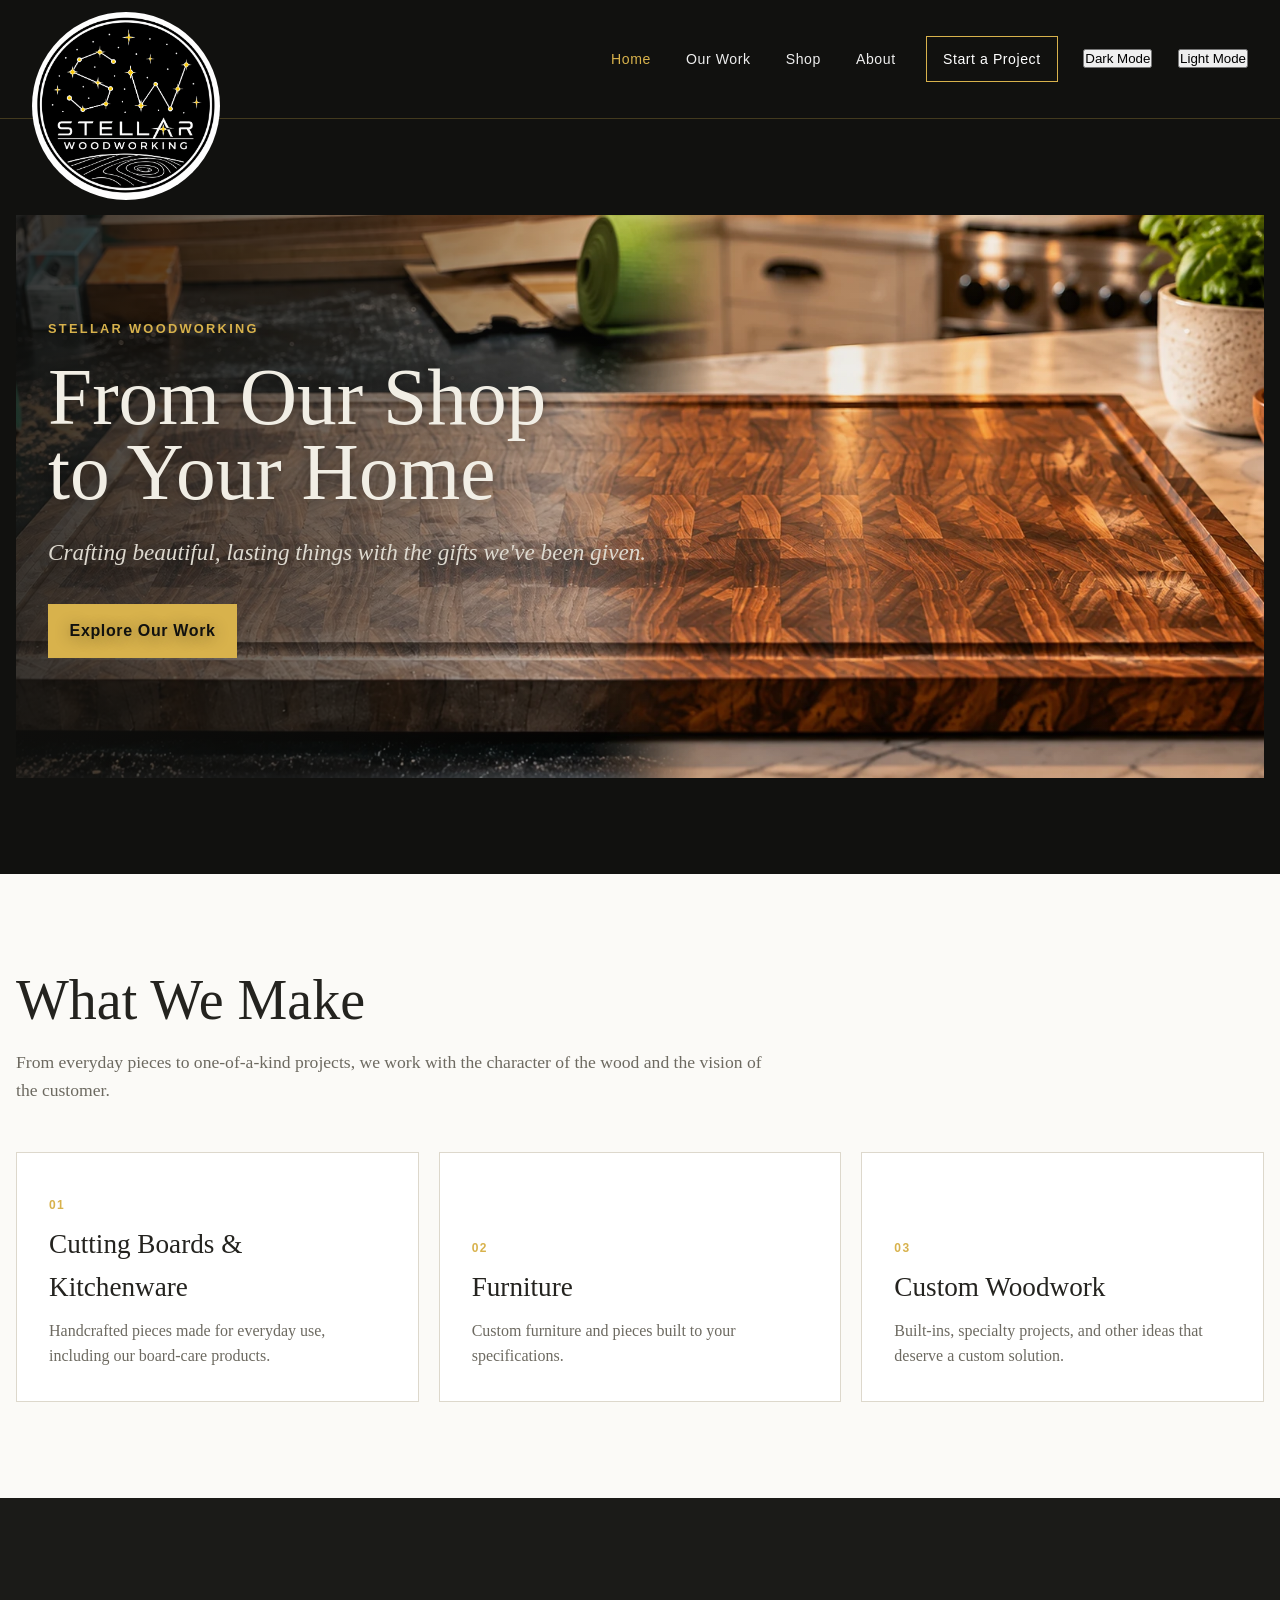
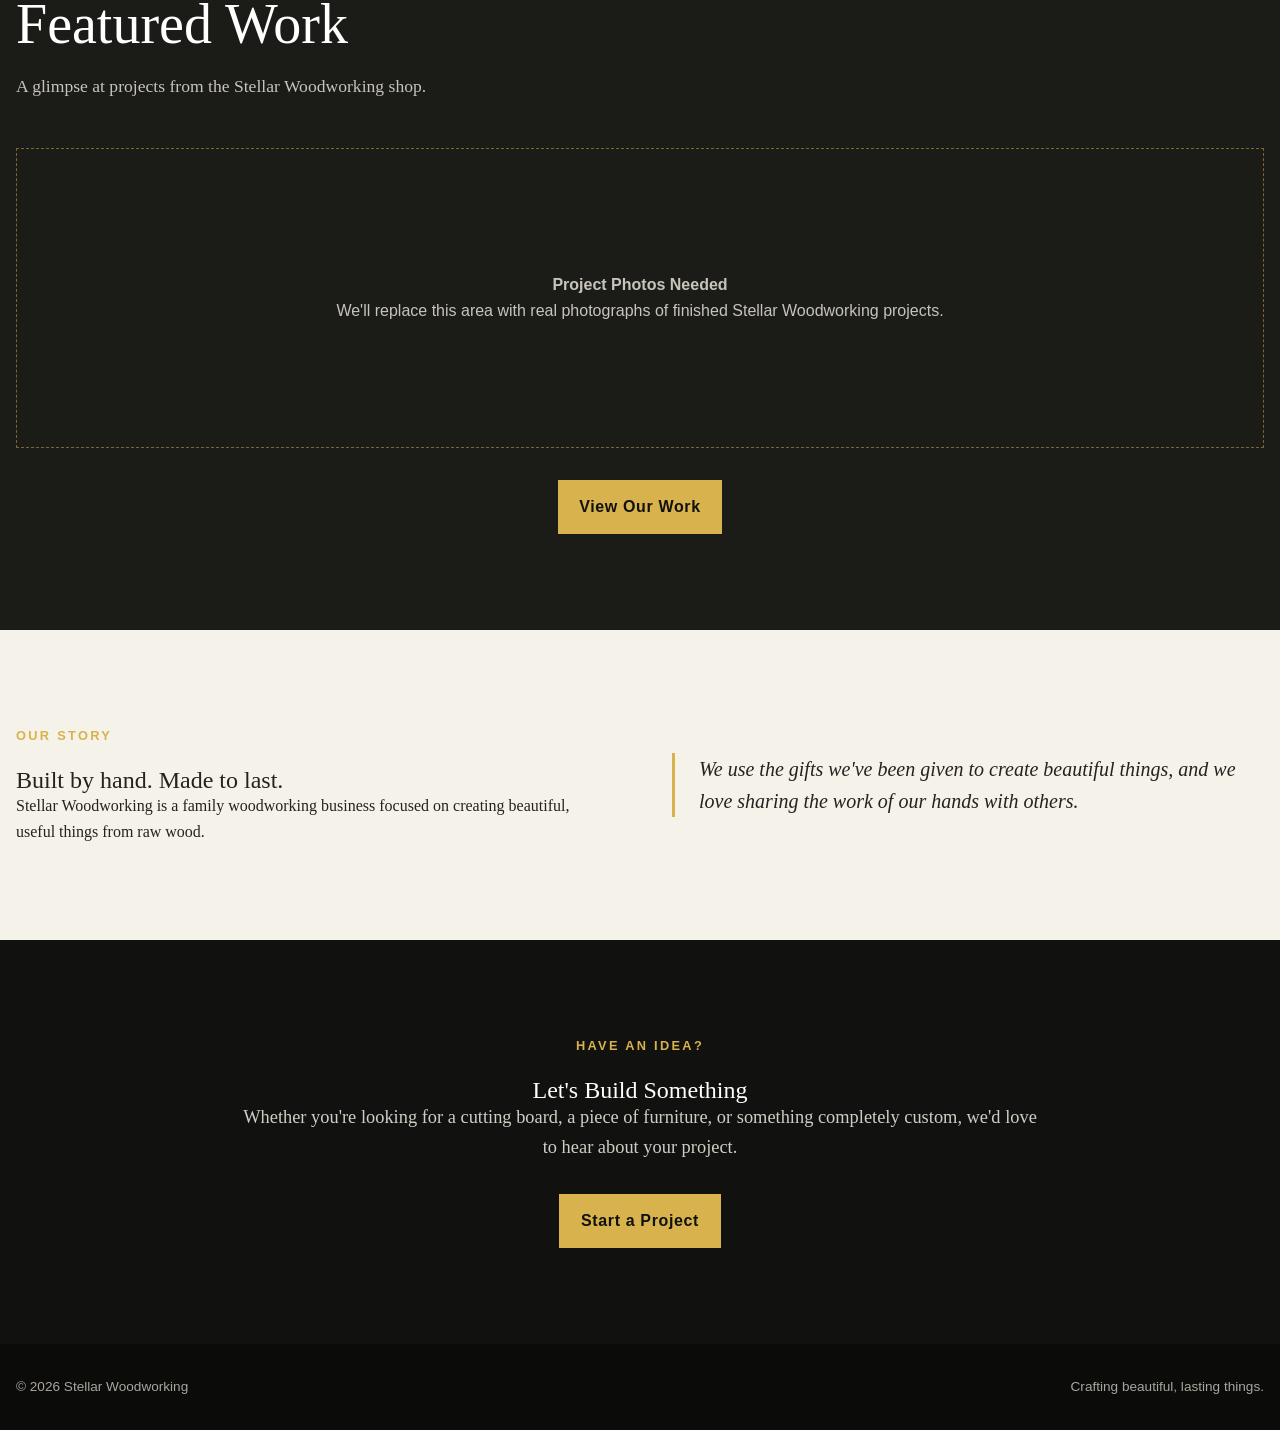
==== commit 5db1ba07: "Add non-functional theme buttons to home header" ====
--- a/index.html
+++ b/index.html
@@ -1,5 +1,5 @@
 <!DOCTYPE html><html lang="en"><head><meta charset="UTF-8"><meta name="viewport" content="width=device-width, initial-scale=1.0"><meta name="description" content="Stellar Woodworking — crafting beautiful, lasting things with the gifts we've been given."><title>Stellar Woodworking | From Our Shop to Your Home</title><link href="https://fonts.cdnfonts.com/css/scriptina-pro" rel="stylesheet"><link rel="stylesheet" href="styles.css"></head><body>
-<header class="site-header"><nav class="nav" aria-label="Main navigation"><a class="brand" href="index.html" aria-label="Stellar Woodworking home"><img class="brand-logo" src="assets/stellar-logo.png" alt="Stellar Woodworking"></a><button class="menu-toggle" type="button" aria-expanded="false" aria-controls="site-menu" aria-label="Open navigation"><span></span><span></span><span></span></button><div class="nav-links" id="site-menu"><a class="active" href="index.html">Home</a><a href="our-work.html">Our Work</a><a href="shop.html">Shop</a><a href="about.html">About</a><a href="start-a-project.html" class="nav-cta">Start a Project</a></div></nav></header>
+<header class="site-header"><nav class="nav" aria-label="Main navigation"><a class="brand" href="index.html" aria-label="Stellar Woodworking home"><img class="brand-logo" src="assets/stellar-logo.png" alt="Stellar Woodworking"></a><button class="menu-toggle" type="button" aria-expanded="false" aria-controls="site-menu" aria-label="Open navigation"><span></span><span></span><span></span></button><div class="nav-links" id="site-menu"><a class="active" href="index.html">Home</a><a href="our-work.html">Our Work</a><a href="shop.html">Shop</a><a href="about.html">About</a><a href="start-a-project.html" class="nav-cta">Start a Project</a><button type="button" class="theme-button">Dark Mode</button><button type="button" class="theme-button">Light Mode</button></div></nav></header>
 <main><section class="hero"><div class="hero-inner"><div><div class="eyebrow">Stellar Woodworking</div><h1 class="hero-title-script"><span>From Our Shop</span><span>to Your Home</span></h1><p class="hero-copy">Crafting beautiful, lasting things with the gifts we've been given.</p><a class="button" href="our-work.html">Explore Our Work</a></div><div class="hero-photo-placeholder"><img src="assets/hero-placeholder.webp" alt="Concept placeholder showing a cutting board transforming from an unfinished workshop piece into a finished kitchen piece"></div></div></section>
 <section class="light-section"><div class="section-inner"><div class="section-heading"><h2>What We Make</h2><p>From everyday pieces to one-of-a-kind projects, we work with the character of the wood and the vision of the customer.</p></div><div class="category-grid"><a class="category-card" href="shop.html"><span>01</span><h3>Cutting Boards &amp; Kitchenware</h3><p>Handcrafted pieces made for everyday use, including our board-care products.</p></a><a class="category-card" href="our-work.html"><span>02</span><h3>Furniture</h3><p>Custom furniture and pieces built to your specifications.</p></a><a class="category-card" href="start-a-project.html"><span>03</span><h3>Custom Woodwork</h3><p>Built-ins, specialty projects, and other ideas that deserve a custom solution.</p></a></div></div></section>
 <section class="dark-section"><div class="section-inner"><div class="section-heading"><h2>Featured Work</h2><p>A glimpse at projects from the Stellar Woodworking shop.</p></div><div class="work-placeholder"><p><strong>Project Photos Needed</strong><br>We'll replace this area with real photographs of finished Stellar Woodworking projects.</p></div><div style="text-align:center;margin-top:2rem"><a class="button" href="our-work.html">View Our Work</a></div></div></section>
--- a/styles.css
+++ b/styles.css
@@ -4,12 +4,12 @@
 .nav{position:relative;width:min(100%,var(--max-width));min-height:118px;margin:0 auto;padding:1rem 2rem;display:flex;align-items:center;justify-content:space-between;gap:2rem}.brand{display:flex;align-items:center;justify-content:flex-start;flex:0 0 auto;position:relative;z-index:1002}.brand-logo{display:block;width:188px;height:188px;object-fit:contain;border-radius:50%;position:absolute;top:-47px;left:0;z-index:1003}.nav-links{display:flex;align-items:center;justify-content:flex-end;gap:1.6rem;width:auto;font-family:Arial,Helvetica,sans-serif;font-size:.88rem;letter-spacing:.04em;color:#eee}.nav-links a{display:flex;align-items:center;justify-content:center;min-height:44px;padding:.55rem .3rem;transition:color .2s}.nav-links a:hover,.nav-links a.active{color:var(--gold)}.nav-cta{border:1px solid var(--gold);padding:.65rem 1rem!important;color:white!important}.menu-toggle{display:none;border:1px solid rgba(216,178,76,.55);background:transparent;color:#fff;width:44px;height:44px;align-items:center;justify-content:center;flex-direction:column;gap:5px;cursor:pointer;position:relative;z-index:1004}.menu-toggle span{display:block;width:20px;height:1px;background:currentColor;transition:transform .2s,opacity .2s}.menu-toggle[aria-expanded="true"] span:nth-child(1){transform:translateY(6px) rotate(45deg)}.menu-toggle[aria-expanded="true"] span:nth-child(2){opacity:0}.menu-toggle[aria-expanded="true"] span:nth-child(3){transform:translateY(-6px) rotate(-45deg)}
 main,footer{margin-left:0}.page-hero{background:var(--black);color:#fff;padding:4rem 1rem}.page-hero-inner,.section-inner{width:min(100%,var(--max-width));margin:0 auto}.page-hero-inner{padding:2rem 1rem}.eyebrow{color:var(--gold);font-family:Arial,Helvetica,sans-serif;font-size:.8rem;font-weight:700;letter-spacing:.18em;text-transform:uppercase;margin-bottom:1.25rem}h1,h2{font-weight:500;line-height:1.1}.page-hero h1{font-size:clamp(3rem,6vw,5.5rem);margin-bottom:1rem}.page-hero p{max-width:760px;color:#d7d3c8;font-size:1.2rem}
 section{padding:6rem 1rem}.light-section{background:var(--paper)}.cream-section{background:var(--cream)}.dark-section{background:var(--charcoal);color:#fff}.section-heading{max-width:760px;margin-bottom:3rem}.section-heading h2{font-size:clamp(2.2rem,5vw,3.5rem);margin-bottom:1rem}.section-heading p{color:var(--muted);font-size:1.1rem}.dark-section .section-heading p{color:#c7c4bb}
-.hero{background:var(--black);color:#fff}.hero-inner{width:min(100% - 3rem,var(--max-width));margin:0 auto;padding:4.5rem 1rem 5.5rem;display:grid;grid-template-columns:minmax(0,1fr) minmax(320px,560px);gap:5rem;align-items:center}.hero-title-script{display:block;font-family:'Scriptina Pro',cursive;font-size:clamp(4.4rem,6.2vw,6.6rem);line-height:.95;color:#f1eee5;font-weight:300}.hero-title-script span{display:block;white-space:nowrap}.hero-copy{max-width:620px;font-size:clamp(1.15rem,2vw,1.45rem);color:#ddd9cf;font-style:italic;margin:1.5rem 0 2rem}.hero-photo-placeholder{width:100%;max-width:560px;aspect-ratio:16/10;height:auto;border:1px solid rgba(216,178,76,.45);background:linear-gradient(135deg,rgba(139,94,60,.3),rgba(0,0,0,.4)),repeating-linear-gradient(90deg,rgba(139,94,60,.12) 0 3px,transparent 3px 42px);display:flex;align-items:center;justify-content:center;text-align:center;padding:2rem}.photo-note{max-width:310px;font-family:Arial,Helvetica,sans-serif;color:#d7d3c8}.photo-note strong{display:block;color:var(--gold);letter-spacing:.1em;font-size:.8rem;margin-bottom:.75rem;text-transform:uppercase}
+.hero{background:var(--black);color:#fff}.hero-inner{position:relative;width:100%;min-height:clamp(560px,44vw,760px);margin:0 auto;padding:4.5rem max(2rem,calc((100% - var(--max-width))/2 + 2rem)) 5.5rem;display:flex;align-items:center;overflow:hidden}.hero-title-script{display:block;font-family:'Scriptina Pro',cursive;font-size:clamp(4.4rem,6.2vw,6.6rem);line-height:.95;color:#f1eee5;font-weight:300}.hero-title-script span{display:block;white-space:nowrap}.hero-copy{max-width:620px;font-size:clamp(1.15rem,2vw,1.45rem);color:#ddd9cf;font-style:italic;margin:1.5rem 0 2rem}.hero-inner>div:first-child{position:relative;z-index:2;max-width:680px;text-shadow:0 2px 16px rgba(0,0,0,.45)}.hero-photo-placeholder{position:absolute;inset:0;width:100%;height:100%;max-width:none;border:0;background:#181713;display:block;padding:0}.hero-photo-placeholder::after{content:"";position:absolute;inset:0;background:linear-gradient(90deg,rgba(17,17,15,.82) 0%,rgba(17,17,15,.5) 28%,rgba(17,17,15,.08) 52%,rgba(17,17,15,.02) 100%);pointer-events:none}.hero-photo-placeholder img{display:block;width:100%;height:100%;object-fit:cover;object-position:center}.photo-note{display:none}
 .button{display:inline-block;background:var(--gold);color:var(--black);padding:.9rem 1.35rem;font-family:Arial,Helvetica,sans-serif;font-weight:700;letter-spacing:.04em;transition:transform .2s,background .2s}.button:hover{transform:translateY(-2px);background:#e4c463}
 .category-grid,.portfolio-grid,.shop-grid{display:grid;grid-template-columns:repeat(3,1fr);gap:1.25rem}.category-card,.portfolio-card,.shop-card{border:1px solid #ddd8cc;background:#fff;overflow:hidden}.category-card{min-height:250px;padding:2rem;display:flex;flex-direction:column;justify-content:flex-end}.category-card span{color:var(--gold);font-family:Arial,Helvetica,sans-serif;font-size:.75rem;font-weight:700;letter-spacing:.12em;text-transform:uppercase;margin-bottom:.5rem}.category-card h3{font-size:1.7rem;font-weight:500;margin-bottom:.5rem}.category-card p,.shop-card p{color:var(--muted)}
 .work-placeholder{min-height:300px;border:1px dashed rgba(216,178,76,.5);display:flex;align-items:center;justify-content:center;text-align:center;padding:2rem;color:#c7c4bb;font-family:Arial,Helvetica,sans-serif}.portfolio-image,.shop-image{height:280px;background:linear-gradient(135deg,rgba(139,94,60,.3),rgba(0,0,0,.12)),repeating-linear-gradient(90deg,rgba(139,94,60,.12) 0 3px,transparent 3px 42px);display:flex;align-items:center;justify-content:center;color:#6d6a61;font-family:Arial,Helvetica,sans-serif;text-align:center;padding:1rem}.portfolio-card-content,.shop-card-content{padding:1.5rem}.portfolio-card h3,.shop-card h3{font-size:1.5rem;font-weight:500;margin-bottom:.4rem}.shop-card .price{display:block;margin-top:.8rem;font-family:Arial,Helvetica,sans-serif;font-weight:700;color:var(--wood)}
-.about-grid{display:grid;grid-template-columns:1fr 1fr;gap:4rem;align-items:center}.about-note{border-left:3px solid var(--gold);padding-left:1.5rem;font-size:1.25rem;font-style:italic}.project-cta{background:var(--black);color:#fff;text-align:center}.project-cta .section-inner{max-width:800px}.project-cta p{color:#d0cdc4;margin:0 auto 2rem;font-size:1.15rem}
+.about-story{font-size:1.25rem;line-height:1.7}.about-story p+p{margin-top:1.5rem}.about-grid{display:grid;grid-template-columns:1fr 1fr;gap:4rem;align-items:center}.about-note{border-left:3px solid var(--gold);padding-left:1.5rem;font-size:1.25rem;font-style:italic}.project-cta{background:var(--black);color:#fff;text-align:center}.project-cta .section-inner{max-width:800px}.project-cta p{color:#d0cdc4;margin:0 auto 2rem;font-size:1.15rem}
 .form-wrap{max-width:850px;margin:0 auto;background:#fff;padding:2.5rem;border:1px solid #ddd8cc}.form-grid{display:grid;grid-template-columns:1fr 1fr;gap:1.25rem}.field{display:flex;flex-direction:column;gap:.4rem}.field.full{grid-column:1/-1}.field label{font-family:Arial,Helvetica,sans-serif;font-size:.85rem;font-weight:700;letter-spacing:.04em}.field input,.field select,.field textarea{font:inherit;border:1px solid #cfc9bd;padding:.8rem;background:#fbfaf7}.field textarea{min-height:180px;resize:vertical}.form-note{color:var(--muted);font-size:.9rem;margin-bottom:1.5rem}
 footer{background:#0b0b0a;color:#aaa69d;padding:2rem 1rem;font-family:Arial,Helvetica,sans-serif;font-size:.85rem}.footer-inner{width:min(100%,var(--max-width));margin:0 auto;display:flex;justify-content:space-between;gap:1rem}
-@media(max-width:900px){.nav{min-height:82px;padding:.65rem 1rem;gap:1rem}.brand-logo{width:124px;height:124px;top:-31px}.menu-toggle{display:flex}.nav-links{position:absolute;top:100%;left:0;width:100%;display:none;flex-direction:column;align-items:stretch;gap:0;padding:.5rem 1rem 1rem;background:var(--black);border-top:1px solid rgba(216,178,76,.18);border-bottom:1px solid rgba(216,178,76,.25);font-size:.9rem}.nav-links.is-open{display:flex}.nav-links a{min-height:48px;padding:.65rem .75rem;justify-content:flex-start;border-bottom:1px solid rgba(255,255,255,.06)}.nav-links a:last-child{border-bottom:0}.nav-cta{display:flex!important;justify-content:center!important;margin-top:.5rem;border:1px solid var(--gold);color:white!important}main,footer{margin-left:0}.hero-inner,.about-grid,.form-grid{grid-template-columns:1fr}.hero-photo-placeholder{width:min(100%,450px);height:min(100vw - 2rem,450px);justify-self:center}.category-grid,.portfolio-grid,.shop-grid{grid-template-columns:1fr}section{padding:4.5rem 1rem}.footer-inner{flex-direction:column}.page-hero{padding:2rem 1rem}.page-hero-inner{padding:1rem 0}.hero-inner{width:min(100% - 2rem,var(--max-width));padding:3.5rem .5rem 4.5rem;gap:3rem}.hero-photo-placeholder{width:100%;max-width:560px;aspect-ratio:16/10;height:auto}}
-@media(max-width:560px){.nav{min-height:76px}.brand-logo{width:112px;height:112px;top:-28px}.nav-links a{font-size:.82rem;padding:.6rem .75rem}.hero-title-script{font-size:clamp(3.3rem,14vw,4.7rem)}.hero-copy{font-size:1.08rem}.hero-inner{padding-top:2rem}}+@media(max-width:900px){.nav{min-height:82px;padding:.65rem 1rem;gap:1rem}.brand-logo{width:124px;height:124px;top:-31px}.menu-toggle{display:flex}.nav-links{position:absolute;top:100%;left:0;width:100%;display:none;flex-direction:column;align-items:stretch;gap:0;padding:.5rem 1rem 1rem;background:var(--black);border-top:1px solid rgba(216,178,76,.18);border-bottom:1px solid rgba(216,178,76,.25);font-size:.9rem}.nav-links.is-open{display:flex}.nav-links a{min-height:48px;padding:.65rem .75rem;justify-content:flex-start;border-bottom:1px solid rgba(255,255,255,.06)}.nav-links a:last-child{border-bottom:0}.nav-cta{display:flex!important;justify-content:center!important;margin-top:.5rem;border:1px solid var(--gold);color:white!important}main,footer{margin-left:0}.hero-inner,.about-grid,.form-grid{grid-template-columns:1fr}.hero-photo-placeholder{width:min(100%,450px);height:min(100vw - 2rem,450px);justify-self:center}.category-grid,.portfolio-grid,.shop-grid{grid-template-columns:1fr}section{padding:4.5rem 1rem}.footer-inner{flex-direction:column}.page-hero{padding:2rem 1rem}.page-hero-inner{padding:1rem 0}.hero-inner{width:100%;min-height:520px;padding:3.5rem 1rem 4.5rem;align-items:flex-end}.hero-inner>div:first-child{max-width:100%;padding-bottom:1rem}.hero-photo-placeholder{width:100%;max-width:none;height:100%;aspect-ratio:auto}}
+@media(max-width:700px){.page-hero{text-align:center}.page-hero-inner{padding:1rem 0}.page-hero p{margin-left:auto;margin-right:auto}.hero-inner{display:flex;flex-direction:column;min-height:0;padding:0 1rem 3.5rem;align-items:stretch}.hero-photo-placeholder{position:relative;order:1;inset:auto;height:280px;width:100%;max-width:none}.hero-inner>div:first-child{order:2;max-width:100%;width:100%;padding:1.25rem 0 0;margin-top:0;text-align:center}.hero-inner>div:first-child .hero-copy{margin-left:auto;margin-right:auto}.hero-inner>div:first-child .button{margin-left:auto;margin-right:auto}.hero-photo-placeholder img{object-fit:cover;object-position:center center}.hero-photo-placeholder::after{background:linear-gradient(180deg,rgba(17,17,15,0) 35%,rgba(17,17,15,.18) 58%,rgba(17,17,15,.92) 100%)}.about-grid,.form-grid{grid-template-columns:1fr}.about-grid{text-align:center}.about-note{text-align:left}.category-grid,.portfolio-grid,.shop-grid{grid-template-columns:1fr}section{padding:4.5rem 1rem}.footer-inner{flex-direction:column}.form-wrap{text-align:left}.page-hero{padding:2rem 1rem}.hero-photo-placeholder{width:calc(100% + 2rem);margin-left:-1rem}}@media(max-width:560px){.nav{min-height:76px}.brand-logo{width:112px;height:112px;top:-28px}.nav-links a{font-size:.82rem;padding:.6rem .75rem}.hero-title-script{font-size:clamp(3.3rem,14vw,4.7rem)}.hero-copy{font-size:1.08rem}.hero-inner{padding:0 1rem 3.25rem}.hero-photo-placeholder{height:205px}.hero-inner>div:first-child{padding-top:1.25rem}.hero-photo-placeholder img{object-fit:cover;object-position:center center}}
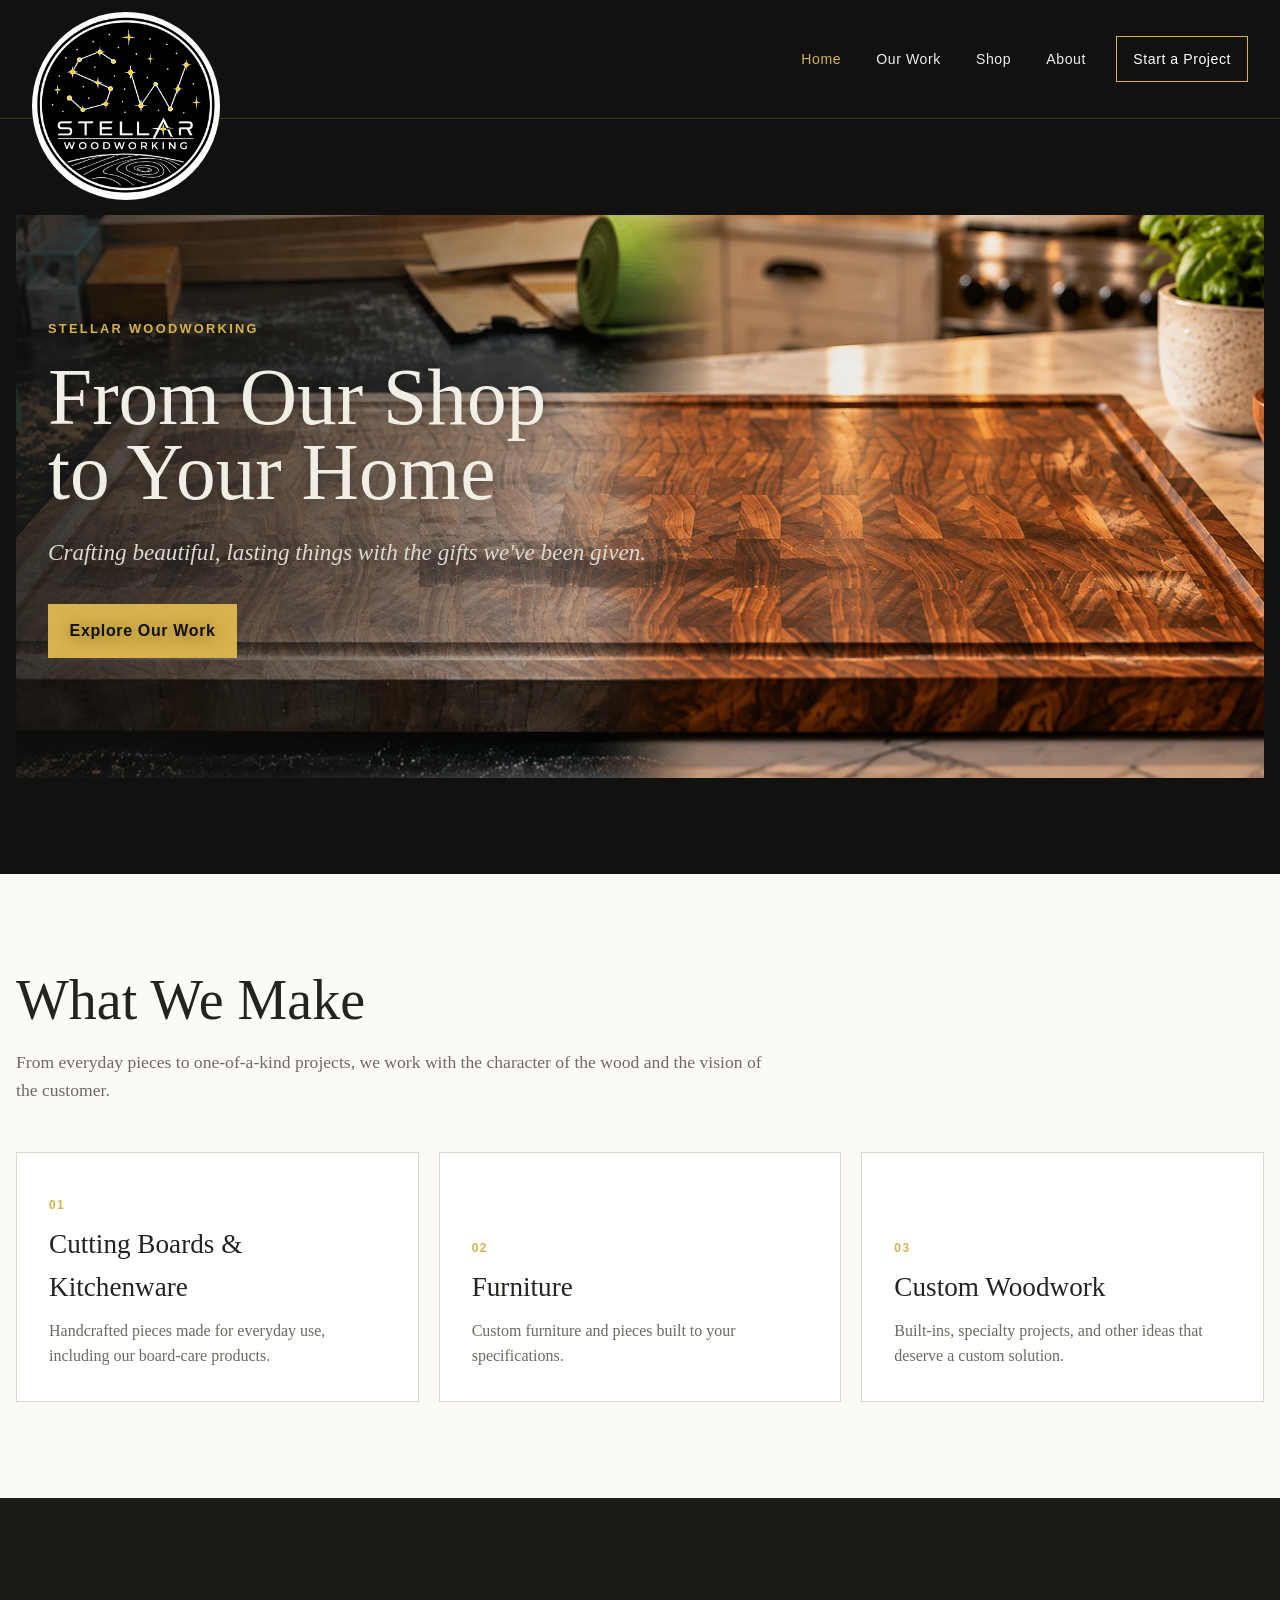
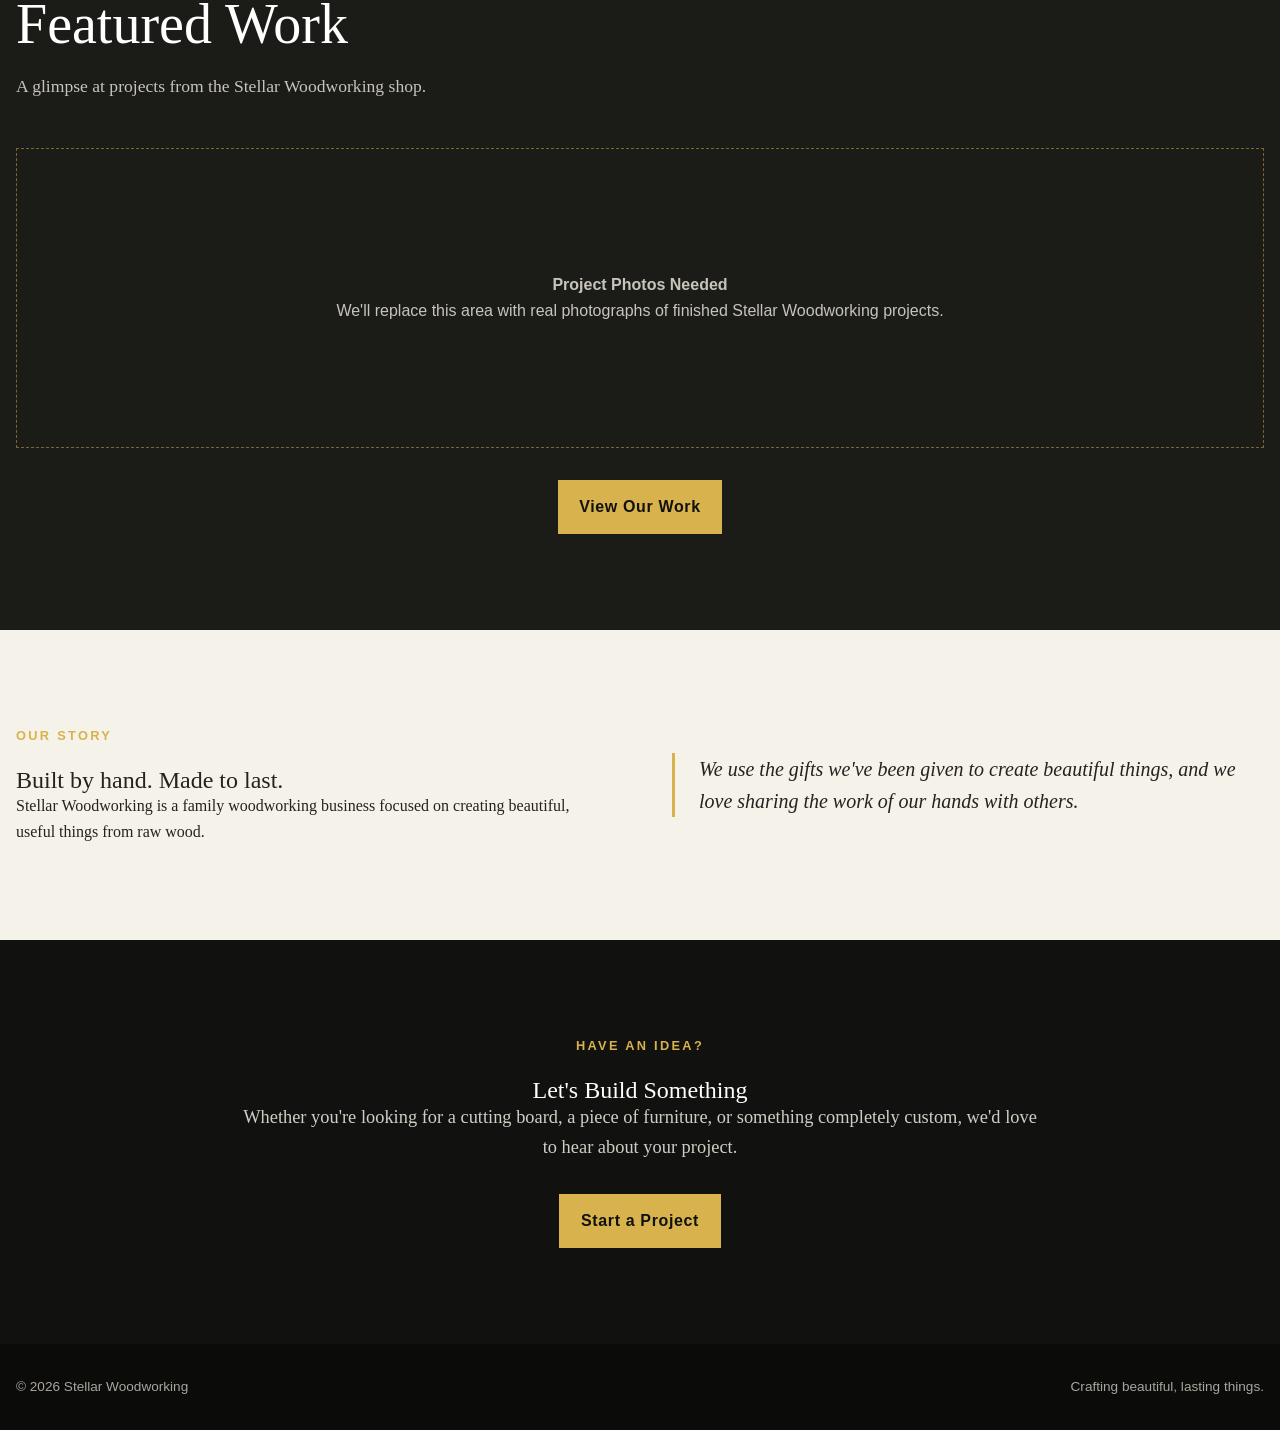
==== commit 78c2ac3d: "Remove test theme buttons from home header" ====
--- a/index.html
+++ b/index.html
@@ -1,5 +1,5 @@
 <!DOCTYPE html><html lang="en"><head><meta charset="UTF-8"><meta name="viewport" content="width=device-width, initial-scale=1.0"><meta name="description" content="Stellar Woodworking — crafting beautiful, lasting things with the gifts we've been given."><title>Stellar Woodworking | From Our Shop to Your Home</title><link href="https://fonts.cdnfonts.com/css/scriptina-pro" rel="stylesheet"><link rel="stylesheet" href="styles.css"></head><body>
-<header class="site-header"><nav class="nav" aria-label="Main navigation"><a class="brand" href="index.html" aria-label="Stellar Woodworking home"><img class="brand-logo" src="assets/stellar-logo.png" alt="Stellar Woodworking"></a><button class="menu-toggle" type="button" aria-expanded="false" aria-controls="site-menu" aria-label="Open navigation"><span></span><span></span><span></span></button><div class="nav-links" id="site-menu"><a class="active" href="index.html">Home</a><a href="our-work.html">Our Work</a><a href="shop.html">Shop</a><a href="about.html">About</a><a href="start-a-project.html" class="nav-cta">Start a Project</a><button type="button" class="theme-button">Dark Mode</button><button type="button" class="theme-button">Light Mode</button></div></nav></header>
+<header class="site-header"><nav class="nav" aria-label="Main navigation"><a class="brand" href="index.html" aria-label="Stellar Woodworking home"><img class="brand-logo" src="assets/stellar-logo.png" alt="Stellar Woodworking"></a><button class="menu-toggle" type="button" aria-expanded="false" aria-controls="site-menu" aria-label="Open navigation"><span></span><span></span><span></span></button><div class="nav-links" id="site-menu"><a class="active" href="index.html">Home</a><a href="our-work.html">Our Work</a><a href="shop.html">Shop</a><a href="about.html">About</a><a href="start-a-project.html" class="nav-cta">Start a Project</a></div></nav></header>
 <main><section class="hero"><div class="hero-inner"><div><div class="eyebrow">Stellar Woodworking</div><h1 class="hero-title-script"><span>From Our Shop</span><span>to Your Home</span></h1><p class="hero-copy">Crafting beautiful, lasting things with the gifts we've been given.</p><a class="button" href="our-work.html">Explore Our Work</a></div><div class="hero-photo-placeholder"><img src="assets/hero-placeholder.webp" alt="Concept placeholder showing a cutting board transforming from an unfinished workshop piece into a finished kitchen piece"></div></div></section>
 <section class="light-section"><div class="section-inner"><div class="section-heading"><h2>What We Make</h2><p>From everyday pieces to one-of-a-kind projects, we work with the character of the wood and the vision of the customer.</p></div><div class="category-grid"><a class="category-card" href="shop.html"><span>01</span><h3>Cutting Boards &amp; Kitchenware</h3><p>Handcrafted pieces made for everyday use, including our board-care products.</p></a><a class="category-card" href="our-work.html"><span>02</span><h3>Furniture</h3><p>Custom furniture and pieces built to your specifications.</p></a><a class="category-card" href="start-a-project.html"><span>03</span><h3>Custom Woodwork</h3><p>Built-ins, specialty projects, and other ideas that deserve a custom solution.</p></a></div></div></section>
 <section class="dark-section"><div class="section-inner"><div class="section-heading"><h2>Featured Work</h2><p>A glimpse at projects from the Stellar Woodworking shop.</p></div><div class="work-placeholder"><p><strong>Project Photos Needed</strong><br>We'll replace this area with real photographs of finished Stellar Woodworking projects.</p></div><div style="text-align:center;margin-top:2rem"><a class="button" href="our-work.html">View Our Work</a></div></div></section>
--- a/styles.css
+++ b/styles.css
@@ -1,7 +1,7 @@
 :root{--black:#11110f;--charcoal:#1b1b18;--cream:#f5f2ea;--paper:#fbfaf7;--gold:#d8b24c;--wood:#8b5e3c;--text:#24231f;--muted:#6d6a61;--max-width:1400px}
 *{box-sizing:border-box;margin:0;padding:0}html{scroll-behavior:smooth}body{font-family:Georgia,"Times New Roman",serif;color:var(--text);background:var(--paper);line-height:1.6}a{color:inherit;text-decoration:none}
 .site-header{position:relative;width:100%;z-index:1000;background:var(--black);border-bottom:1px solid rgba(216,178,76,.25)}
-.nav{position:relative;width:min(100%,var(--max-width));min-height:118px;margin:0 auto;padding:1rem 2rem;display:flex;align-items:center;justify-content:space-between;gap:2rem}.brand{display:flex;align-items:center;justify-content:flex-start;flex:0 0 auto;position:relative;z-index:1002}.brand-logo{display:block;width:188px;height:188px;object-fit:contain;border-radius:50%;position:absolute;top:-47px;left:0;z-index:1003}.nav-links{display:flex;align-items:center;justify-content:flex-end;gap:1.6rem;width:auto;font-family:Arial,Helvetica,sans-serif;font-size:.88rem;letter-spacing:.04em;color:#eee}.nav-links a{display:flex;align-items:center;justify-content:center;min-height:44px;padding:.55rem .3rem;transition:color .2s}.nav-links a:hover,.nav-links a.active{color:var(--gold)}.nav-cta{border:1px solid var(--gold);padding:.65rem 1rem!important;color:white!important}.menu-toggle{display:none;border:1px solid rgba(216,178,76,.55);background:transparent;color:#fff;width:44px;height:44px;align-items:center;justify-content:center;flex-direction:column;gap:5px;cursor:pointer;position:relative;z-index:1004}.menu-toggle span{display:block;width:20px;height:1px;background:currentColor;transition:transform .2s,opacity .2s}.menu-toggle[aria-expanded="true"] span:nth-child(1){transform:translateY(6px) rotate(45deg)}.menu-toggle[aria-expanded="true"] span:nth-child(2){opacity:0}.menu-toggle[aria-expanded="true"] span:nth-child(3){transform:translateY(-6px) rotate(-45deg)}
+.nav{position:relative;width:min(100%,var(--max-width));min-height:118px;margin:0 auto;padding:1rem 2rem;display:flex;align-items:center;justify-content:space-between;gap:2rem}.brand{display:flex;align-items:center;justify-content:flex-start;flex:0 0 auto;position:relative;z-index:1002}.brand-logo{display:block;width:188px;height:188px;object-fit:contain;border-radius:50%;position:absolute;top:-47px;left:0;z-index:1003}.nav-links{display:flex;align-items:center;justify-content:flex-end;gap:1.6rem;width:auto;font-family:Arial,Helvetica,sans-serif;font-size:.88rem;letter-spacing:.04em;color:#eee}.nav-links a{display:flex;align-items:center;justify-content:center;min-height:44px;padding:.55rem .3rem;transition:color .2s}.nav-links a:hover,.nav-links a.active{color:var(--gold)}.nav-cta{border:1px solid var(--gold);padding:.65rem 1rem!important;color:white!important}.theme-button{border:1px solid rgba(216,178,76,.65);background:transparent;color:#eee;min-height:44px;padding:.55rem .7rem;font:inherit;letter-spacing:.04em;cursor:pointer;transition:color .2s,background .2s,border-color .2s}.theme-button:hover{color:var(--gold);border-color:var(--gold);background:rgba(216,178,76,.08)}.menu-toggle{display:none;border:1px solid rgba(216,178,76,.55);background:transparent;color:#fff;width:44px;height:44px;align-items:center;justify-content:center;flex-direction:column;gap:5px;cursor:pointer;position:relative;z-index:1004}.menu-toggle span{display:block;width:20px;height:1px;background:currentColor;transition:transform .2s,opacity .2s}.menu-toggle[aria-expanded="true"] span:nth-child(1){transform:translateY(6px) rotate(45deg)}.menu-toggle[aria-expanded="true"] span:nth-child(2){opacity:0}.menu-toggle[aria-expanded="true"] span:nth-child(3){transform:translateY(-6px) rotate(-45deg)}
 main,footer{margin-left:0}.page-hero{background:var(--black);color:#fff;padding:4rem 1rem}.page-hero-inner,.section-inner{width:min(100%,var(--max-width));margin:0 auto}.page-hero-inner{padding:2rem 1rem}.eyebrow{color:var(--gold);font-family:Arial,Helvetica,sans-serif;font-size:.8rem;font-weight:700;letter-spacing:.18em;text-transform:uppercase;margin-bottom:1.25rem}h1,h2{font-weight:500;line-height:1.1}.page-hero h1{font-size:clamp(3rem,6vw,5.5rem);margin-bottom:1rem}.page-hero p{max-width:760px;color:#d7d3c8;font-size:1.2rem}
 section{padding:6rem 1rem}.light-section{background:var(--paper)}.cream-section{background:var(--cream)}.dark-section{background:var(--charcoal);color:#fff}.section-heading{max-width:760px;margin-bottom:3rem}.section-heading h2{font-size:clamp(2.2rem,5vw,3.5rem);margin-bottom:1rem}.section-heading p{color:var(--muted);font-size:1.1rem}.dark-section .section-heading p{color:#c7c4bb}
 .hero{background:var(--black);color:#fff}.hero-inner{position:relative;width:100%;min-height:clamp(560px,44vw,760px);margin:0 auto;padding:4.5rem max(2rem,calc((100% - var(--max-width))/2 + 2rem)) 5.5rem;display:flex;align-items:center;overflow:hidden}.hero-title-script{display:block;font-family:'Scriptina Pro',cursive;font-size:clamp(4.4rem,6.2vw,6.6rem);line-height:.95;color:#f1eee5;font-weight:300}.hero-title-script span{display:block;white-space:nowrap}.hero-copy{max-width:620px;font-size:clamp(1.15rem,2vw,1.45rem);color:#ddd9cf;font-style:italic;margin:1.5rem 0 2rem}.hero-inner>div:first-child{position:relative;z-index:2;max-width:680px;text-shadow:0 2px 16px rgba(0,0,0,.45)}.hero-photo-placeholder{position:absolute;inset:0;width:100%;height:100%;max-width:none;border:0;background:#181713;display:block;padding:0}.hero-photo-placeholder::after{content:"";position:absolute;inset:0;background:linear-gradient(90deg,rgba(17,17,15,.82) 0%,rgba(17,17,15,.5) 28%,rgba(17,17,15,.08) 52%,rgba(17,17,15,.02) 100%);pointer-events:none}.hero-photo-placeholder img{display:block;width:100%;height:100%;object-fit:cover;object-position:center}.photo-note{display:none}
@@ -11,5 +11,5 @@
 .about-story{font-size:1.25rem;line-height:1.7}.about-story p+p{margin-top:1.5rem}.about-grid{display:grid;grid-template-columns:1fr 1fr;gap:4rem;align-items:center}.about-note{border-left:3px solid var(--gold);padding-left:1.5rem;font-size:1.25rem;font-style:italic}.project-cta{background:var(--black);color:#fff;text-align:center}.project-cta .section-inner{max-width:800px}.project-cta p{color:#d0cdc4;margin:0 auto 2rem;font-size:1.15rem}
 .form-wrap{max-width:850px;margin:0 auto;background:#fff;padding:2.5rem;border:1px solid #ddd8cc}.form-grid{display:grid;grid-template-columns:1fr 1fr;gap:1.25rem}.field{display:flex;flex-direction:column;gap:.4rem}.field.full{grid-column:1/-1}.field label{font-family:Arial,Helvetica,sans-serif;font-size:.85rem;font-weight:700;letter-spacing:.04em}.field input,.field select,.field textarea{font:inherit;border:1px solid #cfc9bd;padding:.8rem;background:#fbfaf7}.field textarea{min-height:180px;resize:vertical}.form-note{color:var(--muted);font-size:.9rem;margin-bottom:1.5rem}
 footer{background:#0b0b0a;color:#aaa69d;padding:2rem 1rem;font-family:Arial,Helvetica,sans-serif;font-size:.85rem}.footer-inner{width:min(100%,var(--max-width));margin:0 auto;display:flex;justify-content:space-between;gap:1rem}
-@media(max-width:900px){.nav{min-height:82px;padding:.65rem 1rem;gap:1rem}.brand-logo{width:124px;height:124px;top:-31px}.menu-toggle{display:flex}.nav-links{position:absolute;top:100%;left:0;width:100%;display:none;flex-direction:column;align-items:stretch;gap:0;padding:.5rem 1rem 1rem;background:var(--black);border-top:1px solid rgba(216,178,76,.18);border-bottom:1px solid rgba(216,178,76,.25);font-size:.9rem}.nav-links.is-open{display:flex}.nav-links a{min-height:48px;padding:.65rem .75rem;justify-content:flex-start;border-bottom:1px solid rgba(255,255,255,.06)}.nav-links a:last-child{border-bottom:0}.nav-cta{display:flex!important;justify-content:center!important;margin-top:.5rem;border:1px solid var(--gold);color:white!important}main,footer{margin-left:0}.hero-inner,.about-grid,.form-grid{grid-template-columns:1fr}.hero-photo-placeholder{width:min(100%,450px);height:min(100vw - 2rem,450px);justify-self:center}.category-grid,.portfolio-grid,.shop-grid{grid-template-columns:1fr}section{padding:4.5rem 1rem}.footer-inner{flex-direction:column}.page-hero{padding:2rem 1rem}.page-hero-inner{padding:1rem 0}.hero-inner{width:100%;min-height:520px;padding:3.5rem 1rem 4.5rem;align-items:flex-end}.hero-inner>div:first-child{max-width:100%;padding-bottom:1rem}.hero-photo-placeholder{width:100%;max-width:none;height:100%;aspect-ratio:auto}}
-@media(max-width:700px){.page-hero{text-align:center}.page-hero-inner{padding:1rem 0}.page-hero p{margin-left:auto;margin-right:auto}.hero-inner{display:flex;flex-direction:column;min-height:0;padding:0 1rem 3.5rem;align-items:stretch}.hero-photo-placeholder{position:relative;order:1;inset:auto;height:280px;width:100%;max-width:none}.hero-inner>div:first-child{order:2;max-width:100%;width:100%;padding:1.25rem 0 0;margin-top:0;text-align:center}.hero-inner>div:first-child .hero-copy{margin-left:auto;margin-right:auto}.hero-inner>div:first-child .button{margin-left:auto;margin-right:auto}.hero-photo-placeholder img{object-fit:cover;object-position:center center}.hero-photo-placeholder::after{background:linear-gradient(180deg,rgba(17,17,15,0) 35%,rgba(17,17,15,.18) 58%,rgba(17,17,15,.92) 100%)}.about-grid,.form-grid{grid-template-columns:1fr}.about-grid{text-align:center}.about-note{text-align:left}.category-grid,.portfolio-grid,.shop-grid{grid-template-columns:1fr}section{padding:4.5rem 1rem}.footer-inner{flex-direction:column}.form-wrap{text-align:left}.page-hero{padding:2rem 1rem}.hero-photo-placeholder{width:calc(100% + 2rem);margin-left:-1rem}}@media(max-width:560px){.nav{min-height:76px}.brand-logo{width:112px;height:112px;top:-28px}.nav-links a{font-size:.82rem;padding:.6rem .75rem}.hero-title-script{font-size:clamp(3.3rem,14vw,4.7rem)}.hero-copy{font-size:1.08rem}.hero-inner{padding:0 1rem 3.25rem}.hero-photo-placeholder{height:205px}.hero-inner>div:first-child{padding-top:1.25rem}.hero-photo-placeholder img{object-fit:cover;object-position:center center}}+@media(max-width:900px){.nav{min-height:82px;padding:.65rem 1rem;gap:1rem}.brand-logo{width:124px;height:124px;top:-31px}.menu-toggle{display:flex}.nav-links{position:absolute;top:100%;left:0;width:100%;display:none;flex-direction:column;align-items:stretch;gap:0;padding:.5rem 1rem 1rem;background:var(--black);border-top:1px solid rgba(216,178,76,.18);border-bottom:1px solid rgba(216,178,76,.25);font-size:.9rem}.nav-links.is-open{display:flex}.nav-links a{min-height:48px;padding:.65rem .75rem;justify-content:flex-start;border-bottom:1px solid rgba(255,255,255,.06)}.nav-links a:last-child{border-bottom:0}.nav-cta{display:flex!important;justify-content:center!important;margin-top:.5rem;border:1px solid var(--gold);color:white!important}.theme-button{min-height:48px;margin-top:.5rem;width:100%;text-align:left;padding:.65rem .75rem}main,footer{margin-left:0}.hero-inner,.about-grid,.form-grid{grid-template-columns:1fr}.hero-photo-placeholder{width:min(100%,450px);height:min(100vw - 2rem,450px);justify-self:center}.category-grid,.portfolio-grid,.shop-grid{grid-template-columns:1fr}section{padding:4.5rem 1rem}.footer-inner{flex-direction:column}.page-hero{padding:2rem 1rem}.page-hero-inner{padding:1rem 0}.hero-inner{width:100%;min-height:520px;padding:3.5rem 1rem 4.5rem;align-items:flex-end}.hero-inner>div:first-child{max-width:100%;padding-bottom:1rem}.hero-photo-placeholder{width:100%;max-width:none;height:100%;aspect-ratio:auto}}
+@media(max-width:700px){.page-hero{text-align:center}.page-hero-inner{padding:1rem 0}.page-hero p{margin-left:auto;margin-right:auto}.hero-inner{display:flex;flex-direction:column;min-height:0;padding:0 1rem 3.5rem;align-items:stretch}.hero-photo-placeholder{position:relative;order:1;inset:auto;height:280px;width:100%;max-width:none}.hero-inner>div:first-child{order:2;max-width:100%;width:100%;padding:1.25rem 0 0;margin-top:0;text-align:center}.hero-inner>div:first-child .hero-copy{margin-left:auto;margin-right:auto}.hero-inner>div:first-child .button{margin-left:auto;margin-right:auto}.hero-photo-placeholder img{object-fit:cover;object-position:center center}.hero-photo-placeholder::after{background:linear-gradient(180deg,rgba(17,17,15,0) 35%,rgba(17,17,15,.18) 58%,rgba(17,17,15,.92) 100%)}.about-grid,.form-grid{grid-template-columns:1fr}.about-grid{text-align:center}.about-note{text-align:left}.category-grid,.portfolio-grid,.shop-grid{grid-template-columns:1fr}section{padding:4.5rem 1rem}.footer-inner{flex-direction:column}.form-wrap{text-align:left}.page-hero{padding:2rem 1rem}.hero-photo-placeholder{width:calc(100% + 2rem);margin-left:-1rem}}@media(max-width:560px){.nav{min-height:76px}.brand-logo{width:112px;height:112px;top:-28px}.nav-links a{font-size:.82rem;padding:.6rem .75rem}.theme-button{font-size:.82rem}.hero-title-script{font-size:clamp(3.3rem,14vw,4.7rem)}.hero-copy{font-size:1.08rem}.hero-inner{padding:0 1rem 3.25rem}.hero-photo-placeholder{height:205px}.hero-inner>div:first-child{padding-top:1.25rem}.hero-photo-placeholder img{object-fit:cover;object-position:center center}}
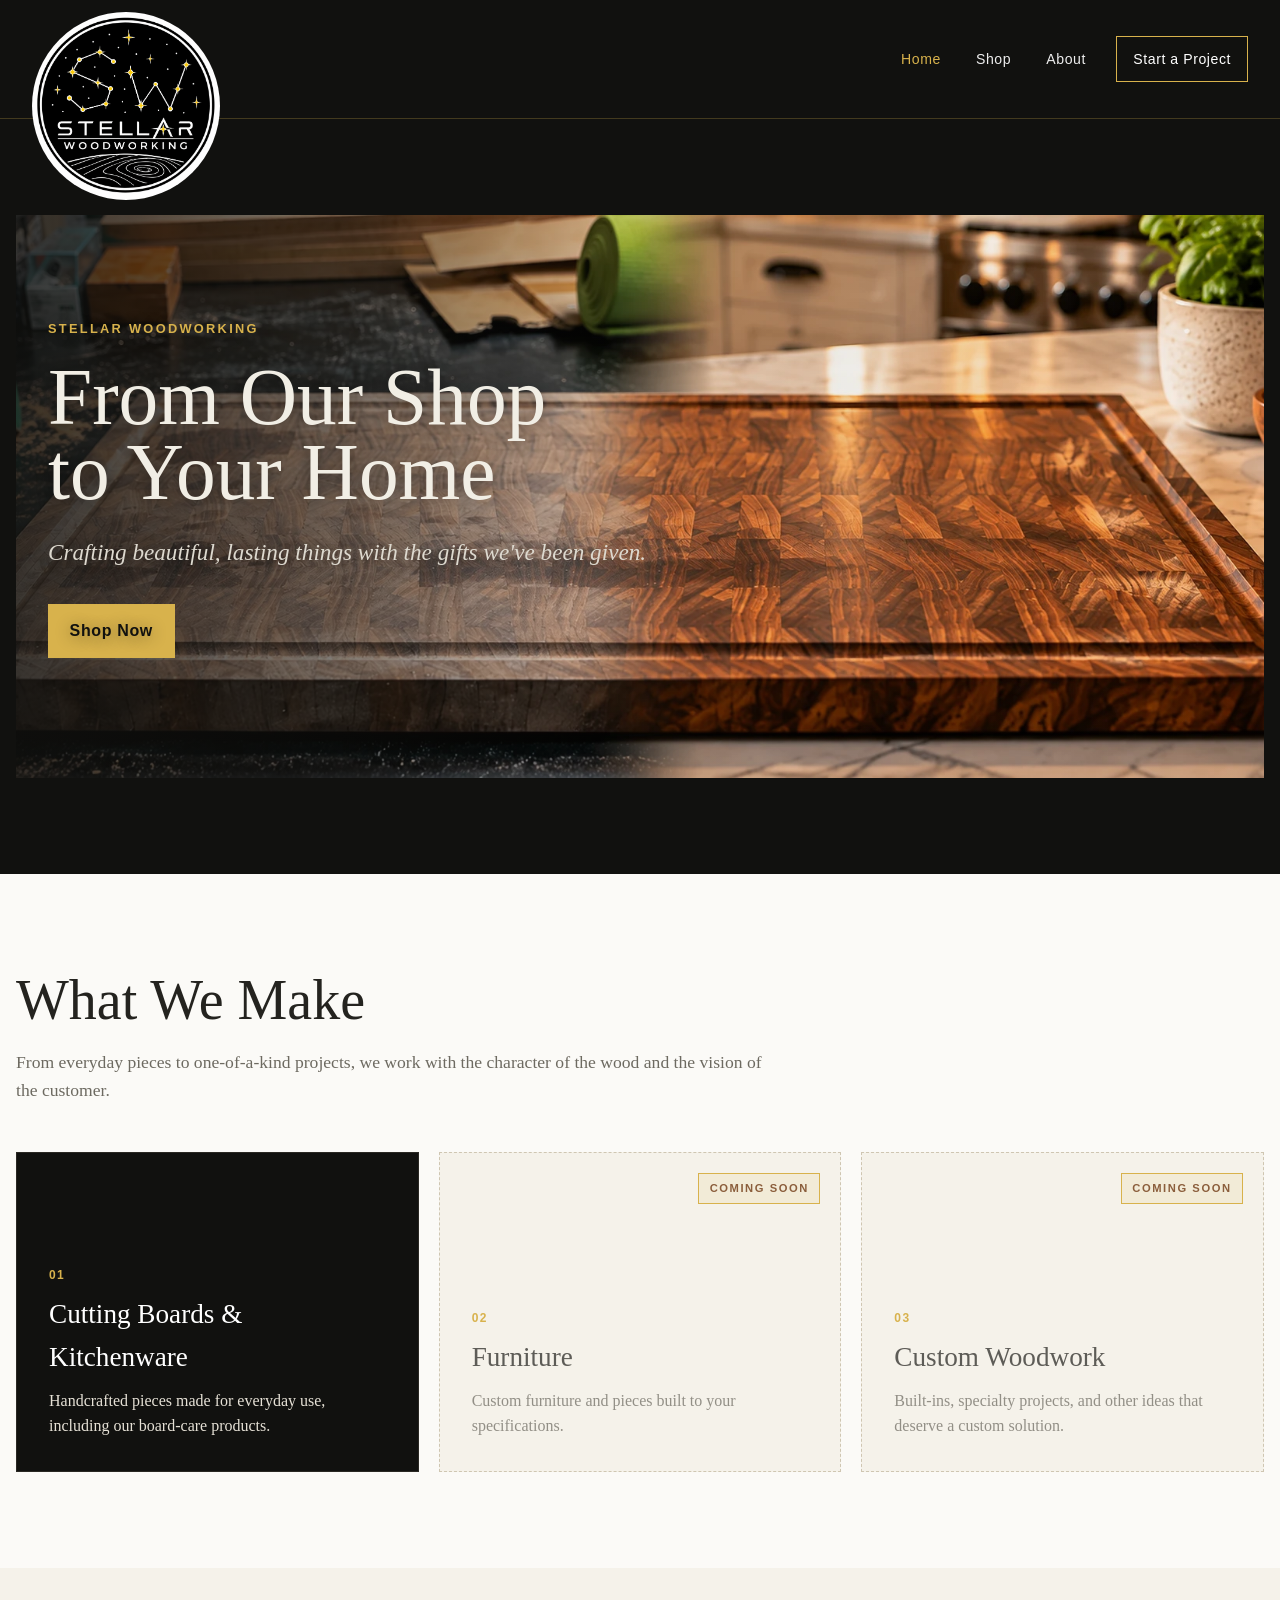
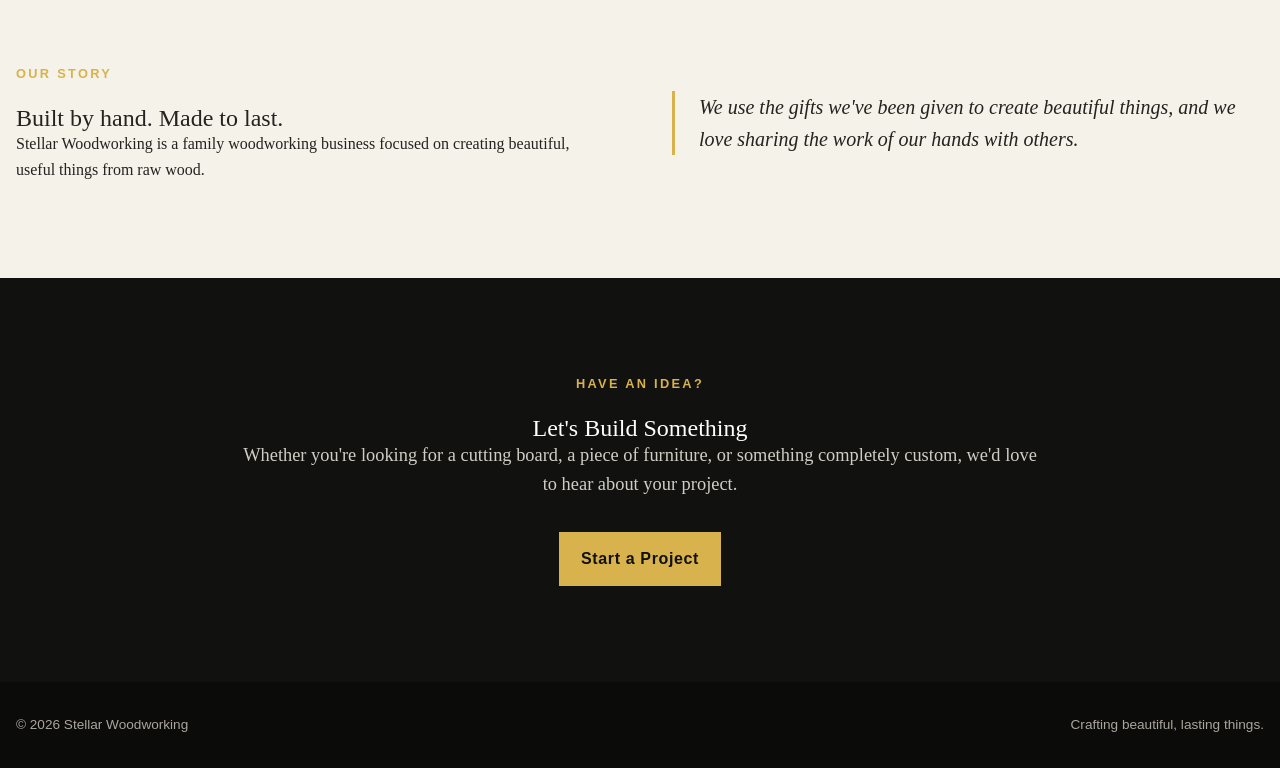
==== commit 4b7bf813: "Refresh the home page and remove Our Work - Remove the Our Work page and its menu links; old links r" ====
--- a/index.html
+++ b/index.html
@@ -1,8 +1,7 @@
 <!DOCTYPE html><html lang="en"><head><meta charset="UTF-8"><meta name="viewport" content="width=device-width, initial-scale=1.0"><meta name="description" content="Stellar Woodworking — crafting beautiful, lasting things with the gifts we've been given."><title>Stellar Woodworking | From Our Shop to Your Home</title><link href="https://fonts.cdnfonts.com/css/scriptina-pro" rel="stylesheet"><link rel="stylesheet" href="styles.css"></head><body>
-<header class="site-header"><nav class="nav" aria-label="Main navigation"><a class="brand" href="index.html" aria-label="Stellar Woodworking home"><img class="brand-logo" src="assets/stellar-logo.png" alt="Stellar Woodworking"></a><button class="menu-toggle" type="button" aria-expanded="false" aria-controls="site-menu" aria-label="Open navigation"><span></span><span></span><span></span></button><div class="nav-links" id="site-menu"><a class="active" href="index.html">Home</a><a href="our-work.html">Our Work</a><a href="shop.html">Shop</a><a href="about.html">About</a><a href="start-a-project.html" class="nav-cta">Start a Project</a></div></nav></header>
-<main><section class="hero"><div class="hero-inner"><div><div class="eyebrow">Stellar Woodworking</div><h1 class="hero-title-script"><span>From Our Shop</span><span>to Your Home</span></h1><p class="hero-copy">Crafting beautiful, lasting things with the gifts we've been given.</p><a class="button" href="our-work.html">Explore Our Work</a></div><div class="hero-photo-placeholder"><img src="assets/hero-placeholder.webp" alt="Concept placeholder showing a cutting board transforming from an unfinished workshop piece into a finished kitchen piece"></div></div></section>
-<section class="light-section"><div class="section-inner"><div class="section-heading"><h2>What We Make</h2><p>From everyday pieces to one-of-a-kind projects, we work with the character of the wood and the vision of the customer.</p></div><div class="category-grid"><a class="category-card" href="shop.html"><span>01</span><h3>Cutting Boards &amp; Kitchenware</h3><p>Handcrafted pieces made for everyday use, including our board-care products.</p></a><a class="category-card" href="our-work.html"><span>02</span><h3>Furniture</h3><p>Custom furniture and pieces built to your specifications.</p></a><a class="category-card" href="start-a-project.html"><span>03</span><h3>Custom Woodwork</h3><p>Built-ins, specialty projects, and other ideas that deserve a custom solution.</p></a></div></div></section>
-<section class="dark-section"><div class="section-inner"><div class="section-heading"><h2>Featured Work</h2><p>A glimpse at projects from the Stellar Woodworking shop.</p></div><div class="work-placeholder"><p><strong>Project Photos Needed</strong><br>We'll replace this area with real photographs of finished Stellar Woodworking projects.</p></div><div style="text-align:center;margin-top:2rem"><a class="button" href="our-work.html">View Our Work</a></div></div></section>
+<header class="site-header"><nav class="nav" aria-label="Main navigation"><a class="brand" href="index.html" aria-label="Stellar Woodworking home"><img class="brand-logo" src="assets/stellar-logo.png" alt="Stellar Woodworking"></a><button class="menu-toggle" type="button" aria-expanded="false" aria-controls="site-menu" aria-label="Open navigation"><span></span><span></span><span></span></button><div class="nav-links" id="site-menu"><a class="active" href="index.html">Home</a><a href="shop.html">Shop</a><a href="about.html">About</a><a href="start-a-project.html" class="nav-cta">Start a Project</a></div></nav></header>
+<main><section class="hero"><div class="hero-inner"><div><div class="eyebrow">Stellar Woodworking</div><h1 class="hero-title-script"><span>From Our Shop</span><span>to Your Home</span></h1><p class="hero-copy">Crafting beautiful, lasting things with the gifts we've been given.</p><a class="button" href="shop.html">Shop Now</a></div><div class="hero-photo-placeholder"><img src="assets/hero-placeholder.webp" alt="Concept placeholder showing a cutting board transforming from an unfinished workshop piece into a finished kitchen piece"></div></div></section>
+<section class="light-section"><div class="section-inner"><div class="section-heading"><h2>What We Make</h2><p>From everyday pieces to one-of-a-kind projects, we work with the character of the wood and the vision of the customer.</p></div><div class="category-grid"><a class="category-card has-photos" href="shop.html"><div class="category-photos" aria-hidden="true"><img src="assets/home/cutting-boards-1.webp" alt=""><img src="assets/home/cutting-boards-2.webp" alt="" loading="lazy"><img src="assets/home/cutting-boards-3.webp" alt="" loading="lazy"></div><span>01</span><h3>Cutting Boards &amp; Kitchenware</h3><p>Handcrafted pieces made for everyday use, including our board-care products.</p></a><div class="category-card is-coming-soon"><em class="coming-soon">Coming soon</em><span>02</span><h3>Furniture</h3><p>Custom furniture and pieces built to your specifications.</p></div><div class="category-card is-coming-soon"><em class="coming-soon">Coming soon</em><span>03</span><h3>Custom Woodwork</h3><p>Built-ins, specialty projects, and other ideas that deserve a custom solution.</p></div></div></div></section>
 <section class="cream-section"><div class="section-inner about-grid"><div><div class="eyebrow">Our Story</div><h2>Built by hand. Made to last.</h2><p>Stellar Woodworking is a family woodworking business focused on creating beautiful, useful things from raw wood.</p></div><div class="about-note">We use the gifts we've been given to create beautiful things, and we love sharing the work of our hands with others.</div></div></section>
 <section class="project-cta"><div class="section-inner"><div class="eyebrow">Have an idea?</div><h2>Let's Build Something</h2><p>Whether you're looking for a cutting board, a piece of furniture, or something completely custom, we'd love to hear about your project.</p><a class="button" href="start-a-project.html">Start a Project</a></div></section></main>
 <footer><div class="footer-inner"><span>© 2026 Stellar Woodworking</span><span>Crafting beautiful, lasting things.</span></div></footer><script>
--- a/styles.css
+++ b/styles.css
@@ -1,7 +1,7 @@
 :root{--black:#11110f;--charcoal:#1b1b18;--cream:#f5f2ea;--paper:#fbfaf7;--gold:#d8b24c;--wood:#8b5e3c;--text:#24231f;--muted:#6d6a61;--max-width:1400px}
 *{box-sizing:border-box;margin:0;padding:0}html{scroll-behavior:smooth}body{font-family:Georgia,"Times New Roman",serif;color:var(--text);background:var(--paper);line-height:1.6}a{color:inherit;text-decoration:none}
 .site-header{position:relative;width:100%;z-index:1000;background:var(--black);border-bottom:1px solid rgba(216,178,76,.25)}
-.nav{position:relative;width:min(100%,var(--max-width));min-height:118px;margin:0 auto;padding:1rem 2rem;display:flex;align-items:center;justify-content:space-between;gap:2rem}.brand{display:flex;align-items:center;justify-content:flex-start;flex:0 0 auto;position:relative;z-index:1002}.brand-logo{display:block;width:188px;height:188px;object-fit:contain;border-radius:50%;position:absolute;top:-47px;left:0;z-index:1003}.nav-links{display:flex;align-items:center;justify-content:flex-end;gap:1.6rem;width:auto;font-family:Arial,Helvetica,sans-serif;font-size:.88rem;letter-spacing:.04em;color:#eee}.nav-links a{display:flex;align-items:center;justify-content:center;min-height:44px;padding:.55rem .3rem;transition:color .2s}.nav-links a:hover,.nav-links a.active{color:var(--gold)}.nav-cta{border:1px solid var(--gold);padding:.65rem 1rem!important;color:white!important}.theme-button{border:1px solid rgba(216,178,76,.65);background:transparent;color:#eee;min-height:44px;padding:.55rem .7rem;font:inherit;letter-spacing:.04em;cursor:pointer;transition:color .2s,background .2s,border-color .2s}.theme-button:hover{color:var(--gold);border-color:var(--gold);background:rgba(216,178,76,.08)}.menu-toggle{display:none;border:1px solid rgba(216,178,76,.55);background:transparent;color:#fff;width:44px;height:44px;align-items:center;justify-content:center;flex-direction:column;gap:5px;cursor:pointer;position:relative;z-index:1004}.menu-toggle span{display:block;width:20px;height:1px;background:currentColor;transition:transform .2s,opacity .2s}.menu-toggle[aria-expanded="true"] span:nth-child(1){transform:translateY(6px) rotate(45deg)}.menu-toggle[aria-expanded="true"] span:nth-child(2){opacity:0}.menu-toggle[aria-expanded="true"] span:nth-child(3){transform:translateY(-6px) rotate(-45deg)}
+.nav{position:relative;width:min(100%,var(--max-width));min-height:118px;margin:0 auto;padding:1rem 2rem;display:flex;align-items:center;justify-content:space-between;gap:2rem}.brand{display:flex;align-items:center;justify-content:flex-start;flex:0 0 auto;position:relative;z-index:1002}.brand-logo{display:block;width:188px;height:188px;object-fit:contain;border-radius:50%;position:absolute;top:-47px;left:0;z-index:1003}.nav-links{display:flex;align-items:center;justify-content:flex-end;gap:1.6rem;width:auto;font-family:Arial,Helvetica,sans-serif;font-size:.88rem;letter-spacing:.04em;color:#eee;position:relative;z-index:1005}.nav-links a{display:flex;align-items:center;justify-content:center;min-height:44px;padding:.55rem .3rem;transition:color .2s}.nav-links a:hover,.nav-links a.active{color:var(--gold)}.nav-cta{border:1px solid var(--gold);padding:.65rem 1rem!important;color:white!important}.menu-toggle{display:none;border:1px solid rgba(216,178,76,.55);background:transparent;color:#fff;width:44px;height:44px;align-items:center;justify-content:center;flex-direction:column;gap:5px;cursor:pointer;position:relative;z-index:1004}.menu-toggle span{display:block;width:20px;height:1px;background:currentColor;transition:transform .2s,opacity .2s}.menu-toggle[aria-expanded="true"] span:nth-child(1){transform:translateY(6px) rotate(45deg)}.menu-toggle[aria-expanded="true"] span:nth-child(2){opacity:0}.menu-toggle[aria-expanded="true"] span:nth-child(3){transform:translateY(-6px) rotate(-45deg)}
 main,footer{margin-left:0}.page-hero{background:var(--black);color:#fff;padding:4rem 1rem}.page-hero-inner,.section-inner{width:min(100%,var(--max-width));margin:0 auto}.page-hero-inner{padding:2rem 1rem}.eyebrow{color:var(--gold);font-family:Arial,Helvetica,sans-serif;font-size:.8rem;font-weight:700;letter-spacing:.18em;text-transform:uppercase;margin-bottom:1.25rem}h1,h2{font-weight:500;line-height:1.1}.page-hero h1{font-size:clamp(3rem,6vw,5.5rem);margin-bottom:1rem}.page-hero p{max-width:760px;color:#d7d3c8;font-size:1.2rem}
 section{padding:6rem 1rem}.light-section{background:var(--paper)}.cream-section{background:var(--cream)}.dark-section{background:var(--charcoal);color:#fff}.section-heading{max-width:760px;margin-bottom:3rem}.section-heading h2{font-size:clamp(2.2rem,5vw,3.5rem);margin-bottom:1rem}.section-heading p{color:var(--muted);font-size:1.1rem}.dark-section .section-heading p{color:#c7c4bb}
 .hero{background:var(--black);color:#fff}.hero-inner{position:relative;width:100%;min-height:clamp(560px,44vw,760px);margin:0 auto;padding:4.5rem max(2rem,calc((100% - var(--max-width))/2 + 2rem)) 5.5rem;display:flex;align-items:center;overflow:hidden}.hero-title-script{display:block;font-family:'Scriptina Pro',cursive;font-size:clamp(4.4rem,6.2vw,6.6rem);line-height:.95;color:#f1eee5;font-weight:300}.hero-title-script span{display:block;white-space:nowrap}.hero-copy{max-width:620px;font-size:clamp(1.15rem,2vw,1.45rem);color:#ddd9cf;font-style:italic;margin:1.5rem 0 2rem}.hero-inner>div:first-child{position:relative;z-index:2;max-width:680px;text-shadow:0 2px 16px rgba(0,0,0,.45)}.hero-photo-placeholder{position:absolute;inset:0;width:100%;height:100%;max-width:none;border:0;background:#181713;display:block;padding:0}.hero-photo-placeholder::after{content:"";position:absolute;inset:0;background:linear-gradient(90deg,rgba(17,17,15,.82) 0%,rgba(17,17,15,.5) 28%,rgba(17,17,15,.08) 52%,rgba(17,17,15,.02) 100%);pointer-events:none}.hero-photo-placeholder img{display:block;width:100%;height:100%;object-fit:cover;object-position:center}.photo-note{display:none}
@@ -11,5 +11,58 @@
 .about-story{font-size:1.25rem;line-height:1.7}.about-story p+p{margin-top:1.5rem}.about-grid{display:grid;grid-template-columns:1fr 1fr;gap:4rem;align-items:center}.about-note{border-left:3px solid var(--gold);padding-left:1.5rem;font-size:1.25rem;font-style:italic}.project-cta{background:var(--black);color:#fff;text-align:center}.project-cta .section-inner{max-width:800px}.project-cta p{color:#d0cdc4;margin:0 auto 2rem;font-size:1.15rem}
 .form-wrap{max-width:850px;margin:0 auto;background:#fff;padding:2.5rem;border:1px solid #ddd8cc}.form-grid{display:grid;grid-template-columns:1fr 1fr;gap:1.25rem}.field{display:flex;flex-direction:column;gap:.4rem}.field.full{grid-column:1/-1}.field label{font-family:Arial,Helvetica,sans-serif;font-size:.85rem;font-weight:700;letter-spacing:.04em}.field input,.field select,.field textarea{font:inherit;border:1px solid #cfc9bd;padding:.8rem;background:#fbfaf7}.field textarea{min-height:180px;resize:vertical}.form-note{color:var(--muted);font-size:.9rem;margin-bottom:1.5rem}
 footer{background:#0b0b0a;color:#aaa69d;padding:2rem 1rem;font-family:Arial,Helvetica,sans-serif;font-size:.85rem}.footer-inner{width:min(100%,var(--max-width));margin:0 auto;display:flex;justify-content:space-between;gap:1rem}
-@media(max-width:900px){.nav{min-height:82px;padding:.65rem 1rem;gap:1rem}.brand-logo{width:124px;height:124px;top:-31px}.menu-toggle{display:flex}.nav-links{position:absolute;top:100%;left:0;width:100%;display:none;flex-direction:column;align-items:stretch;gap:0;padding:.5rem 1rem 1rem;background:var(--black);border-top:1px solid rgba(216,178,76,.18);border-bottom:1px solid rgba(216,178,76,.25);font-size:.9rem}.nav-links.is-open{display:flex}.nav-links a{min-height:48px;padding:.65rem .75rem;justify-content:flex-start;border-bottom:1px solid rgba(255,255,255,.06)}.nav-links a:last-child{border-bottom:0}.nav-cta{display:flex!important;justify-content:center!important;margin-top:.5rem;border:1px solid var(--gold);color:white!important}.theme-button{min-height:48px;margin-top:.5rem;width:100%;text-align:left;padding:.65rem .75rem}main,footer{margin-left:0}.hero-inner,.about-grid,.form-grid{grid-template-columns:1fr}.hero-photo-placeholder{width:min(100%,450px);height:min(100vw - 2rem,450px);justify-self:center}.category-grid,.portfolio-grid,.shop-grid{grid-template-columns:1fr}section{padding:4.5rem 1rem}.footer-inner{flex-direction:column}.page-hero{padding:2rem 1rem}.page-hero-inner{padding:1rem 0}.hero-inner{width:100%;min-height:520px;padding:3.5rem 1rem 4.5rem;align-items:flex-end}.hero-inner>div:first-child{max-width:100%;padding-bottom:1rem}.hero-photo-placeholder{width:100%;max-width:none;height:100%;aspect-ratio:auto}}
-@media(max-width:700px){.page-hero{text-align:center}.page-hero-inner{padding:1rem 0}.page-hero p{margin-left:auto;margin-right:auto}.hero-inner{display:flex;flex-direction:column;min-height:0;padding:0 1rem 3.5rem;align-items:stretch}.hero-photo-placeholder{position:relative;order:1;inset:auto;height:280px;width:100%;max-width:none}.hero-inner>div:first-child{order:2;max-width:100%;width:100%;padding:1.25rem 0 0;margin-top:0;text-align:center}.hero-inner>div:first-child .hero-copy{margin-left:auto;margin-right:auto}.hero-inner>div:first-child .button{margin-left:auto;margin-right:auto}.hero-photo-placeholder img{object-fit:cover;object-position:center center}.hero-photo-placeholder::after{background:linear-gradient(180deg,rgba(17,17,15,0) 35%,rgba(17,17,15,.18) 58%,rgba(17,17,15,.92) 100%)}.about-grid,.form-grid{grid-template-columns:1fr}.about-grid{text-align:center}.about-note{text-align:left}.category-grid,.portfolio-grid,.shop-grid{grid-template-columns:1fr}section{padding:4.5rem 1rem}.footer-inner{flex-direction:column}.form-wrap{text-align:left}.page-hero{padding:2rem 1rem}.hero-photo-placeholder{width:calc(100% + 2rem);margin-left:-1rem}}@media(max-width:560px){.nav{min-height:76px}.brand-logo{width:112px;height:112px;top:-28px}.nav-links a{font-size:.82rem;padding:.6rem .75rem}.theme-button{font-size:.82rem}.hero-title-script{font-size:clamp(3.3rem,14vw,4.7rem)}.hero-copy{font-size:1.08rem}.hero-inner{padding:0 1rem 3.25rem}.hero-photo-placeholder{height:205px}.hero-inner>div:first-child{padding-top:1.25rem}.hero-photo-placeholder img{object-fit:cover;object-position:center center}}+@media(max-width:900px){.nav{min-height:82px;padding:.65rem 1rem;gap:1rem}.brand-logo{width:124px;height:124px;top:-31px}.menu-toggle{display:flex}.nav-links{position:absolute;top:100%;left:0;width:100%;display:none;flex-direction:column;align-items:stretch;gap:0;padding:.5rem 1rem 1rem;background:var(--black);border-top:1px solid rgba(216,178,76,.18);border-bottom:1px solid rgba(216,178,76,.25);font-size:.9rem}.nav-links.is-open{display:flex}.nav-links a{min-height:48px;padding:.65rem .75rem;justify-content:flex-start;border-bottom:1px solid rgba(255,255,255,.06)}.nav-links a:last-child{border-bottom:0}.nav-cta{display:flex!important;justify-content:center!important;margin-top:.5rem;border:1px solid var(--gold);color:white!important}.nav-links a.nav-cta{border:1px solid var(--gold)}main,footer{margin-left:0}.hero-inner,.about-grid,.form-grid{grid-template-columns:1fr}.hero-photo-placeholder{width:min(100%,450px);height:min(100vw - 2rem,450px);justify-self:center}.category-grid,.portfolio-grid,.shop-grid{grid-template-columns:1fr}section{padding:4.5rem 1rem}.footer-inner{flex-direction:column}.page-hero{padding:2rem 1rem}.page-hero-inner{padding:1rem 0}.hero-inner{width:100%;min-height:520px;padding:3.5rem 1rem 4.5rem;align-items:flex-end}.hero-inner>div:first-child{max-width:100%;padding-bottom:1rem}.hero-photo-placeholder{width:100%;max-width:none;height:100%;aspect-ratio:auto}}
+@media(max-width:700px){.page-hero{text-align:center}.page-hero-inner{padding:1rem 0}.page-hero p{margin-left:auto;margin-right:auto}.hero-inner{display:flex;flex-direction:column;min-height:0;padding:0 1rem 3.5rem;align-items:stretch}.hero-photo-placeholder{position:relative;order:1;inset:auto;height:280px;width:100%;max-width:none}.hero-inner>div:first-child{order:2;max-width:100%;width:100%;padding:1.25rem 0 0;margin-top:0;text-align:center}.hero-inner>div:first-child .hero-copy{margin-left:auto;margin-right:auto}.hero-inner>div:first-child .button{margin-left:auto;margin-right:auto}.hero-photo-placeholder img{object-fit:cover;object-position:center center}.hero-photo-placeholder::after{background:linear-gradient(180deg,rgba(17,17,15,0) 35%,rgba(17,17,15,.18) 58%,rgba(17,17,15,.92) 100%)}.about-grid,.form-grid{grid-template-columns:1fr}.about-grid{text-align:center}.about-note{text-align:left}.category-grid,.portfolio-grid,.shop-grid{grid-template-columns:1fr}section{padding:4.5rem 1rem}.footer-inner{flex-direction:column}.form-wrap{text-align:left}.page-hero{padding:2rem 1rem}.hero-photo-placeholder{width:calc(100% + 2rem);margin-left:-1rem}}@media(max-width:560px){.nav{min-height:76px}.brand-logo{width:112px;height:112px;top:-28px}.nav-links a{font-size:.82rem;padding:.6rem .75rem}.hero-title-script{font-size:clamp(3.3rem,14vw,4.7rem)}.hero-copy{font-size:1.08rem}.hero-inner{padding:0 1rem 3.25rem}.hero-photo-placeholder{height:205px}.hero-inner>div:first-child{padding-top:1.25rem}.hero-photo-placeholder img{object-fit:cover;object-position:center center}}
+/* Shop & cart */
+[hidden]{display:none!important}
+img.shop-image{display:block;width:100%;object-fit:cover;padding:0}
+.shop-status{grid-column:1/-1;color:var(--muted);font-family:Arial,Helvetica,sans-serif}
+.shop-card{display:flex;flex-direction:column}.shop-card-content{display:flex;flex-direction:column;flex:1}
+.shop-meta{display:flex;flex-wrap:wrap;gap:.4rem;margin-top:.9rem}
+.stock{font-family:Arial,Helvetica,sans-serif;font-size:.72rem;font-weight:700;letter-spacing:.12em;text-transform:uppercase;color:var(--gold);border:1px solid #e6dcc0;padding:.25rem .5rem}
+.shop-card .price{font-size:1.2rem}
+.add-to-cart{margin-top:auto;border:0;cursor:pointer;font-size:.95rem;align-self:flex-start}.shop-card .price+.add-to-cart{margin-top:1.1rem}
+.add-to-cart:disabled{background:#e5e1d7;color:var(--muted);cursor:default;transform:none}
+.shop-card.is-sold .shop-image{opacity:.55}
+.cart-wrap{max-width:720px;margin:0 auto;background:#fff;border:1px solid #ddd8cc;padding:2.5rem}
+.cart-wrap h2{font-size:clamp(2rem,4vw,2.75rem);margin-bottom:1.5rem}
+.cart-lines{list-style:none;border-top:1px solid #e7e2d7}
+.cart-line{display:flex;justify-content:space-between;align-items:center;gap:1rem;padding:1rem 0;border-bottom:1px solid #e7e2d7}
+.cart-line strong{display:block;font-weight:500;font-size:1.15rem}.cart-line span{color:var(--muted);font-family:Arial,Helvetica,sans-serif;font-size:.9rem}
+.cart-qty{display:flex;align-items:center;gap:.5rem;font-family:Arial,Helvetica,sans-serif;flex-shrink:0}
+.cart-qty button{font:inherit;width:2rem;height:2rem;border:1px solid #cfc9bd;background:var(--paper);cursor:pointer}
+.cart-qty button:disabled{opacity:.4;cursor:default}
+.cart-qty .cart-remove{width:auto;padding:0 .6rem;border:0;background:none;color:var(--wood);text-decoration:underline;font-size:.85rem}
+.delivery{border:0;margin:1.75rem 0 1.25rem;display:grid;gap:.75rem}
+.delivery legend{font-family:Arial,Helvetica,sans-serif;font-size:.85rem;font-weight:700;letter-spacing:.04em;margin-bottom:.75rem}
+.delivery label{display:block;border:1px solid #cfc9bd;background:var(--paper);padding:.85rem 1rem;cursor:pointer;font-family:Arial,Helvetica,sans-serif}
+.delivery label:has(input:checked){border-color:var(--gold);background:#fffaf0}
+.delivery label:has(input:disabled){opacity:.55;cursor:default}
+.delivery input{margin-right:.5rem;accent-color:var(--wood)}
+.delivery small{display:block;margin:.3rem 0 0 1.55rem;color:var(--muted)}
+.cart-totals{font-family:Arial,Helvetica,sans-serif;margin-bottom:1.5rem}
+.cart-totals div{display:flex;justify-content:space-between;padding:.35rem 0;color:var(--muted)}
+.cart-totals dd{margin:0}
+.cart-totals .cart-total{color:var(--text);font-weight:700;font-size:1.15rem;border-top:1px solid #e7e2d7;margin-top:.4rem;padding-top:.75rem}
+.cart-message{color:#9b2c1f;font-family:Arial,Helvetica,sans-serif;margin-bottom:1rem}.cart-message:empty{display:none}
+#paypal-buttons{position:relative;z-index:0}
+.order-complete{text-align:center}.order-complete p{color:var(--muted);margin-bottom:1rem}
+.cart-pill{position:fixed;right:1rem;bottom:1rem;z-index:40;background:var(--black);color:var(--cream);border:1px solid var(--gold);padding:.75rem 1.1rem;font-family:Arial,Helvetica,sans-serif;font-weight:700;letter-spacing:.04em;box-shadow:0 6px 20px rgba(0,0,0,.25)}
+@media(max-width:560px){.cart-wrap{padding:1.5rem 1.1rem}.cart-line{flex-direction:column;align-items:flex-start}}
+.shop-gallery{position:relative;aspect-ratio:3/2;overflow:hidden;background:#e9e4d8}
+.shop-gallery .shop-image{position:absolute;inset:0;height:100%;opacity:0;transition:opacity .3s}
+.shop-gallery .shop-image.is-active{opacity:1}
+.gallery-arrow{position:absolute;top:50%;transform:translateY(-50%);width:2.6rem;height:2.6rem;border:0;border-radius:50%;background:rgba(17,17,15,.6);color:#fff;font-size:1.8rem;line-height:1;cursor:pointer;display:flex;align-items:center;justify-content:center;padding-bottom:.2rem;transition:background .2s}
+.gallery-arrow:hover,.gallery-arrow:focus-visible{background:rgba(17,17,15,.85)}
+.gallery-arrow.prev{left:.6rem}.gallery-arrow.next{right:.6rem}
+.gallery-dots{position:absolute;bottom:.7rem;left:0;right:0;display:flex;justify-content:center;gap:.4rem}
+.gallery-dots span{width:.5rem;height:.5rem;border-radius:50%;background:rgba(255,255,255,.55);box-shadow:0 0 2px rgba(0,0,0,.4)}
+.gallery-dots span.is-active{background:#fff}
+.shop-details{margin-top:.75rem;font-family:Arial,Helvetica,sans-serif;font-size:.85rem;color:var(--muted)}
+.shop-card .shop-note{margin-top:.5rem;font-family:Arial,Helvetica,sans-serif;font-size:.85rem;font-style:italic;color:var(--wood)}
+.shop-card.is-sold .shop-gallery .shop-image.is-active{opacity:.55}
+.form-error{margin-top:1rem;color:#a23b2a;font-family:Arial,Helvetica,sans-serif;font-weight:700}.form-sent{margin-top:1rem;color:var(--muted);font-family:Arial,Helvetica,sans-serif}.form-note a,.form-sent a{color:var(--wood);text-decoration:underline}
+/* What We Make: rotating photos on the Cutting Boards card; Coming soon cards */
+.category-card{position:relative}.category-card.has-photos{min-height:320px;border-color:#2a2823;background:var(--black);color:#fff}.category-card.has-photos>*{position:relative;z-index:1}.category-card.has-photos p{color:#e6e1d6}.category-card.has-photos>.category-photos{position:absolute;inset:0;z-index:0}.category-photos::after{content:"";position:absolute;inset:0;background:linear-gradient(180deg,rgba(17,17,15,.05) 0%,rgba(17,17,15,.35) 45%,rgba(17,17,15,.88) 100%)}.category-photos img{position:absolute;inset:0;width:100%;height:100%;object-fit:cover;opacity:0;animation:category-fade 15s infinite}.category-photos img:nth-child(1){animation-delay:-1s}.category-photos img:nth-child(2){animation-delay:4s}.category-photos img:nth-child(3){animation-delay:9s}@keyframes category-fade{0%{opacity:0}6%{opacity:1}33%{opacity:1}39%{opacity:0}100%{opacity:0}}.category-card.has-photos img{transition:transform 6s ease}.category-card.has-photos:hover .category-photos img{transform:scale(1.03)}
+.category-card.is-coming-soon{background:var(--cream);border-style:dashed;border-color:#cfc6b2}.category-card.is-coming-soon h3,.category-card.is-coming-soon p{opacity:.72}.coming-soon{position:absolute;top:1.25rem;right:1.25rem;font-style:normal;font-family:Arial,Helvetica,sans-serif;font-size:.7rem;font-weight:700;letter-spacing:.14em;text-transform:uppercase;color:var(--wood);border:1px solid var(--gold);background:rgba(216,178,76,.12);padding:.35rem .65rem}
+@media(prefers-reduced-motion:reduce){.category-photos img{animation:none}.category-photos img:first-child{opacity:1}}
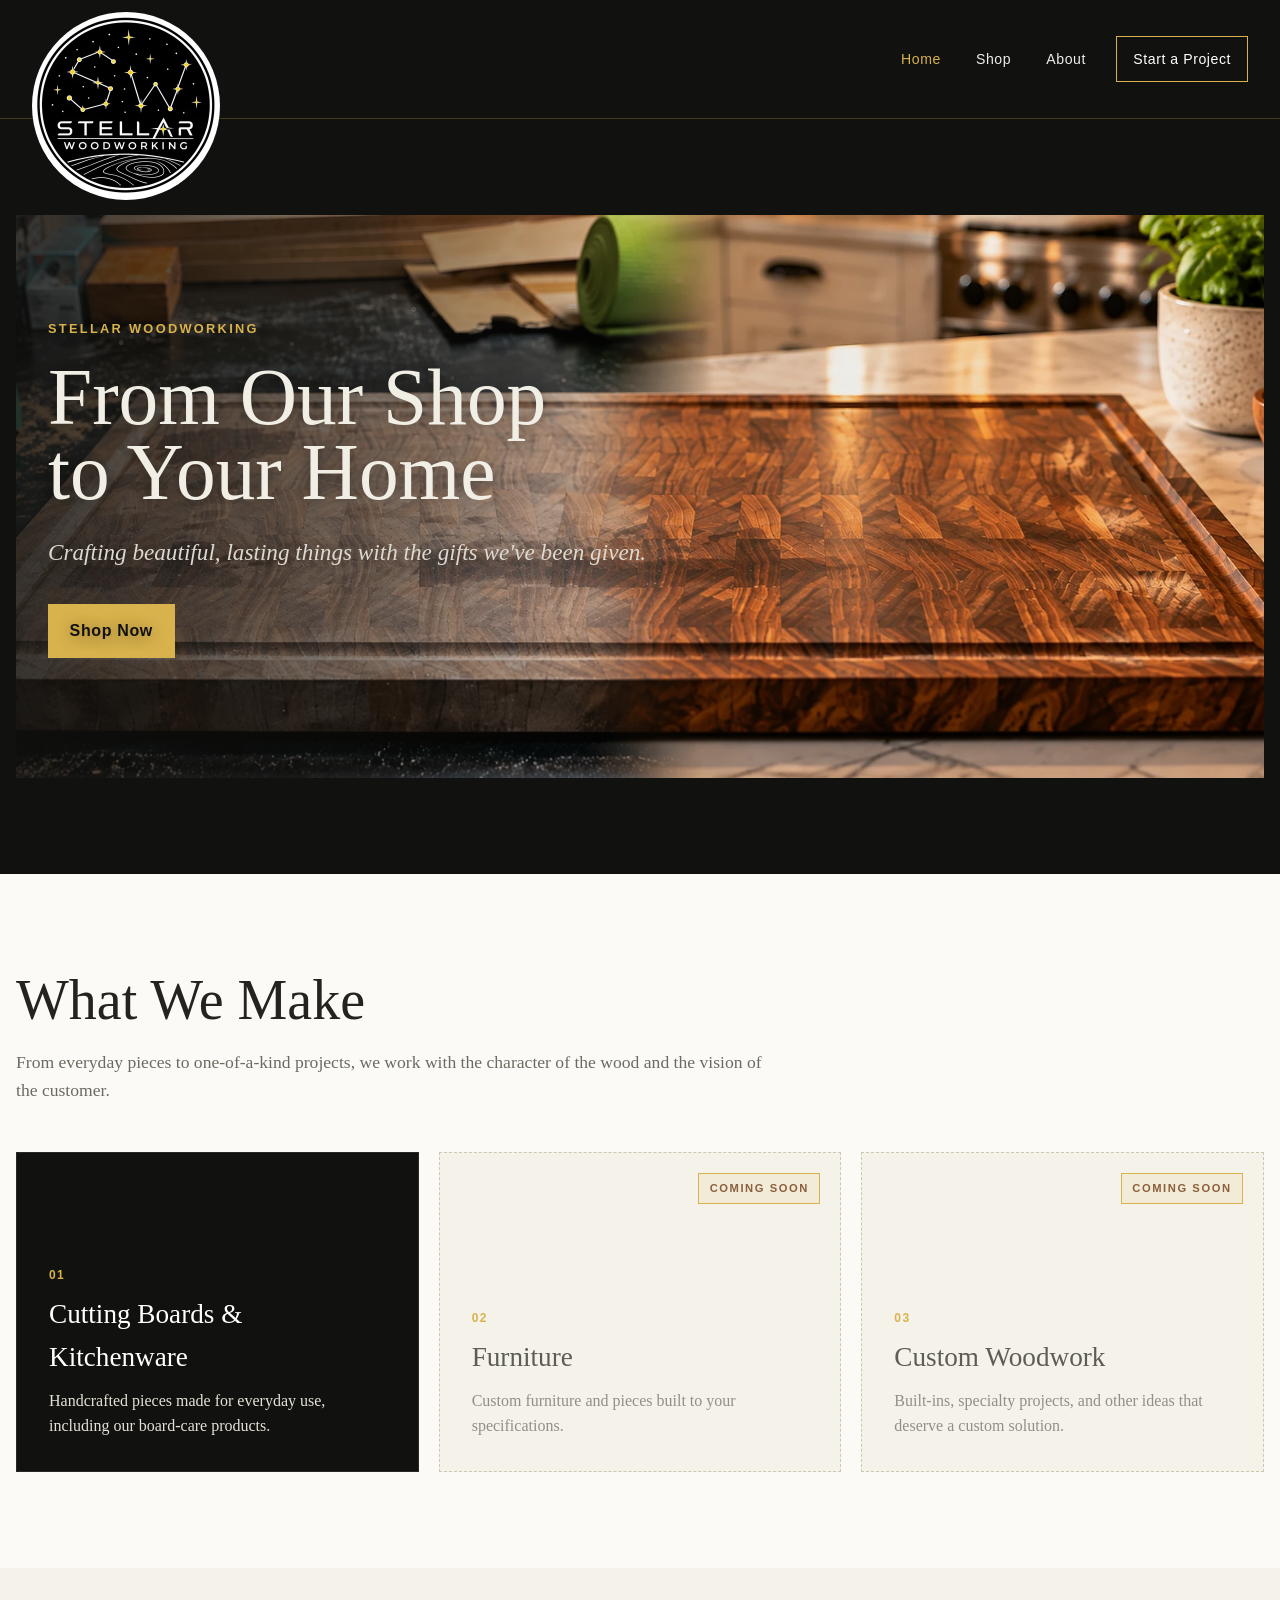
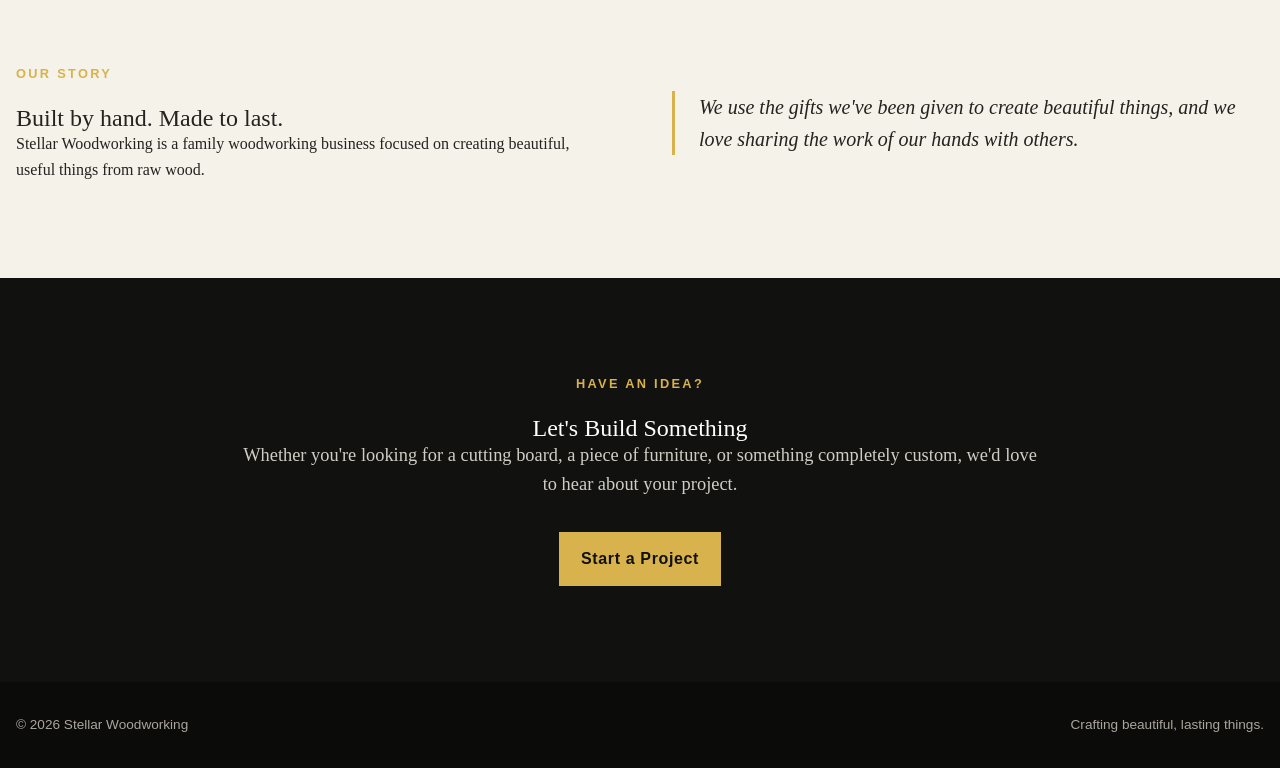
==== commit 94ffe95a: "Add SEO basics: descriptions, share previews, sitemap, icons - Search descriptions on every page (ne" ====
--- a/index.html
+++ b/index.html
@@ -1,6 +1,6 @@
-<!DOCTYPE html><html lang="en"><head><meta charset="UTF-8"><meta name="viewport" content="width=device-width, initial-scale=1.0"><meta name="description" content="Stellar Woodworking — crafting beautiful, lasting things with the gifts we've been given."><title>Stellar Woodworking | From Our Shop to Your Home</title><link href="https://fonts.cdnfonts.com/css/scriptina-pro" rel="stylesheet"><link rel="stylesheet" href="styles.css"></head><body>
-<header class="site-header"><nav class="nav" aria-label="Main navigation"><a class="brand" href="index.html" aria-label="Stellar Woodworking home"><img class="brand-logo" src="assets/stellar-logo.png" alt="Stellar Woodworking"></a><button class="menu-toggle" type="button" aria-expanded="false" aria-controls="site-menu" aria-label="Open navigation"><span></span><span></span><span></span></button><div class="nav-links" id="site-menu"><a class="active" href="index.html">Home</a><a href="shop.html">Shop</a><a href="about.html">About</a><a href="start-a-project.html" class="nav-cta">Start a Project</a></div></nav></header>
-<main><section class="hero"><div class="hero-inner"><div><div class="eyebrow">Stellar Woodworking</div><h1 class="hero-title-script"><span>From Our Shop</span><span>to Your Home</span></h1><p class="hero-copy">Crafting beautiful, lasting things with the gifts we've been given.</p><a class="button" href="shop.html">Shop Now</a></div><div class="hero-photo-placeholder"><img src="assets/hero-placeholder.webp" alt="Concept placeholder showing a cutting board transforming from an unfinished workshop piece into a finished kitchen piece"></div></div></section>
+<!DOCTYPE html><html lang="en"><head><meta charset="UTF-8"><meta name="viewport" content="width=device-width, initial-scale=1.0"><meta name="description" content="Handcrafted maple and walnut cutting boards and woodwork from Stellar Woodworking in the Huntsville, AL area. Crafting beautiful, lasting things with the gifts we&#x27;ve been given."><title>Stellar Woodworking | From Our Shop to Your Home</title><link rel="canonical" href="https://stellarwoodworking.com/"><link rel="icon" href="/favicon.ico" sizes="any"><link rel="icon" type="image/png" href="/assets/icons/icon-192.png"><link rel="apple-touch-icon" href="/assets/icons/apple-touch-icon.png"><meta property="og:type" content="website"><meta property="og:site_name" content="Stellar Woodworking"><meta property="og:title" content="Stellar Woodworking | From Our Shop to Your Home"><meta property="og:description" content="Handcrafted maple and walnut cutting boards and woodwork from Stellar Woodworking in the Huntsville, AL area. Crafting beautiful, lasting things with the gifts we&#x27;ve been given."><meta property="og:url" content="https://stellarwoodworking.com/"><meta property="og:image" content="https://stellarwoodworking.com/assets/share.jpg"><meta property="og:image:width" content="1200"><meta property="og:image:height" content="630"><meta property="og:image:alt" content="A handcrafted maple and walnut cutting board from Stellar Woodworking"><meta name="twitter:card" content="summary_large_image"><script type="application/ld+json">{"@context":"https://schema.org","@graph":[{"@type":"Organization","@id":"https://stellarwoodworking.com/#organization","name":"Stellar Woodworking","url":"https://stellarwoodworking.com/","logo":"https://stellarwoodworking.com/assets/icons/icon-512.png","image":"https://stellarwoodworking.com/assets/share.jpg","email":"contact@stellarwoodworking.com","description":"Handcrafted cutting boards and woodwork from the Huntsville, AL area.","address":{"@type":"PostalAddress","addressLocality":"Huntsville","addressRegion":"AL","addressCountry":"US"},"areaServed":{"@type":"Country","name":"United States"}},{"@type":"WebSite","@id":"https://stellarwoodworking.com/#website","name":"Stellar Woodworking","url":"https://stellarwoodworking.com/","publisher":{"@id":"https://stellarwoodworking.com/#organization"}}]}</script><link href="https://fonts.cdnfonts.com/css/scriptina-pro" rel="stylesheet"><link rel="stylesheet" href="styles.css"></head><body>
+<header class="site-header"><nav class="nav" aria-label="Main navigation"><a class="brand" href="index.html" aria-label="Stellar Woodworking home"><img class="brand-logo" src="assets/stellar-logo.webp" alt="Stellar Woodworking"></a><button class="menu-toggle" type="button" aria-expanded="false" aria-controls="site-menu" aria-label="Open navigation"><span></span><span></span><span></span></button><div class="nav-links" id="site-menu"><a class="active" href="index.html">Home</a><a href="shop.html">Shop</a><a href="about.html">About</a><a href="start-a-project.html" class="nav-cta">Start a Project</a></div></nav></header>
+<main><section class="hero"><div class="hero-inner"><div><div class="eyebrow">Stellar Woodworking</div><h1 class="hero-title-script"><span>From Our Shop</span><span>to Your Home</span></h1><p class="hero-copy">Crafting beautiful, lasting things with the gifts we've been given.</p><a class="button" href="shop.html">Shop Now</a></div><div class="hero-photo-placeholder"><img src="assets/hero-placeholder.webp" alt="An end-grain cutting board, half in the workshop among sawdust and half finished on a kitchen counter"></div></div></section>
 <section class="light-section"><div class="section-inner"><div class="section-heading"><h2>What We Make</h2><p>From everyday pieces to one-of-a-kind projects, we work with the character of the wood and the vision of the customer.</p></div><div class="category-grid"><a class="category-card has-photos" href="shop.html"><div class="category-photos" aria-hidden="true"><img src="assets/home/cutting-boards-1.webp" alt=""><img src="assets/home/cutting-boards-2.webp" alt="" loading="lazy"><img src="assets/home/cutting-boards-3.webp" alt="" loading="lazy"></div><span>01</span><h3>Cutting Boards &amp; Kitchenware</h3><p>Handcrafted pieces made for everyday use, including our board-care products.</p></a><div class="category-card is-coming-soon"><em class="coming-soon">Coming soon</em><span>02</span><h3>Furniture</h3><p>Custom furniture and pieces built to your specifications.</p></div><div class="category-card is-coming-soon"><em class="coming-soon">Coming soon</em><span>03</span><h3>Custom Woodwork</h3><p>Built-ins, specialty projects, and other ideas that deserve a custom solution.</p></div></div></div></section>
 <section class="cream-section"><div class="section-inner about-grid"><div><div class="eyebrow">Our Story</div><h2>Built by hand. Made to last.</h2><p>Stellar Woodworking is a family woodworking business focused on creating beautiful, useful things from raw wood.</p></div><div class="about-note">We use the gifts we've been given to create beautiful things, and we love sharing the work of our hands with others.</div></div></section>
 <section class="project-cta"><div class="section-inner"><div class="eyebrow">Have an idea?</div><h2>Let's Build Something</h2><p>Whether you're looking for a cutting board, a piece of furniture, or something completely custom, we'd love to hear about your project.</p><a class="button" href="start-a-project.html">Start a Project</a></div></section></main>
--- a/styles.css
+++ b/styles.css
@@ -66,3 +66,5 @@
 .category-card{position:relative}.category-card.has-photos{min-height:320px;border-color:#2a2823;background:var(--black);color:#fff}.category-card.has-photos>*{position:relative;z-index:1}.category-card.has-photos p{color:#e6e1d6}.category-card.has-photos>.category-photos{position:absolute;inset:0;z-index:0}.category-photos::after{content:"";position:absolute;inset:0;background:linear-gradient(180deg,rgba(17,17,15,.05) 0%,rgba(17,17,15,.35) 45%,rgba(17,17,15,.88) 100%)}.category-photos img{position:absolute;inset:0;width:100%;height:100%;object-fit:cover;opacity:0;animation:category-fade 15s infinite}.category-photos img:nth-child(1){animation-delay:-1s}.category-photos img:nth-child(2){animation-delay:4s}.category-photos img:nth-child(3){animation-delay:9s}@keyframes category-fade{0%{opacity:0}6%{opacity:1}33%{opacity:1}39%{opacity:0}100%{opacity:0}}.category-card.has-photos img{transition:transform 6s ease}.category-card.has-photos:hover .category-photos img{transform:scale(1.03)}
 .category-card.is-coming-soon{background:var(--cream);border-style:dashed;border-color:#cfc6b2}.category-card.is-coming-soon h3,.category-card.is-coming-soon p{opacity:.72}.coming-soon{position:absolute;top:1.25rem;right:1.25rem;font-style:normal;font-family:Arial,Helvetica,sans-serif;font-size:.7rem;font-weight:700;letter-spacing:.14em;text-transform:uppercase;color:var(--wood);border:1px solid var(--gold);background:rgba(216,178,76,.12);padding:.35rem .65rem}
 @media(prefers-reduced-motion:reduce){.category-photos img{animation:none}.category-photos img:first-child{opacity:1}}
+/* Shop cards: stock, price and Add to Cart sit at the bottom of every card, so they line up across a row */
+.shop-card .shop-meta{margin-top:auto;padding-top:.9rem}
